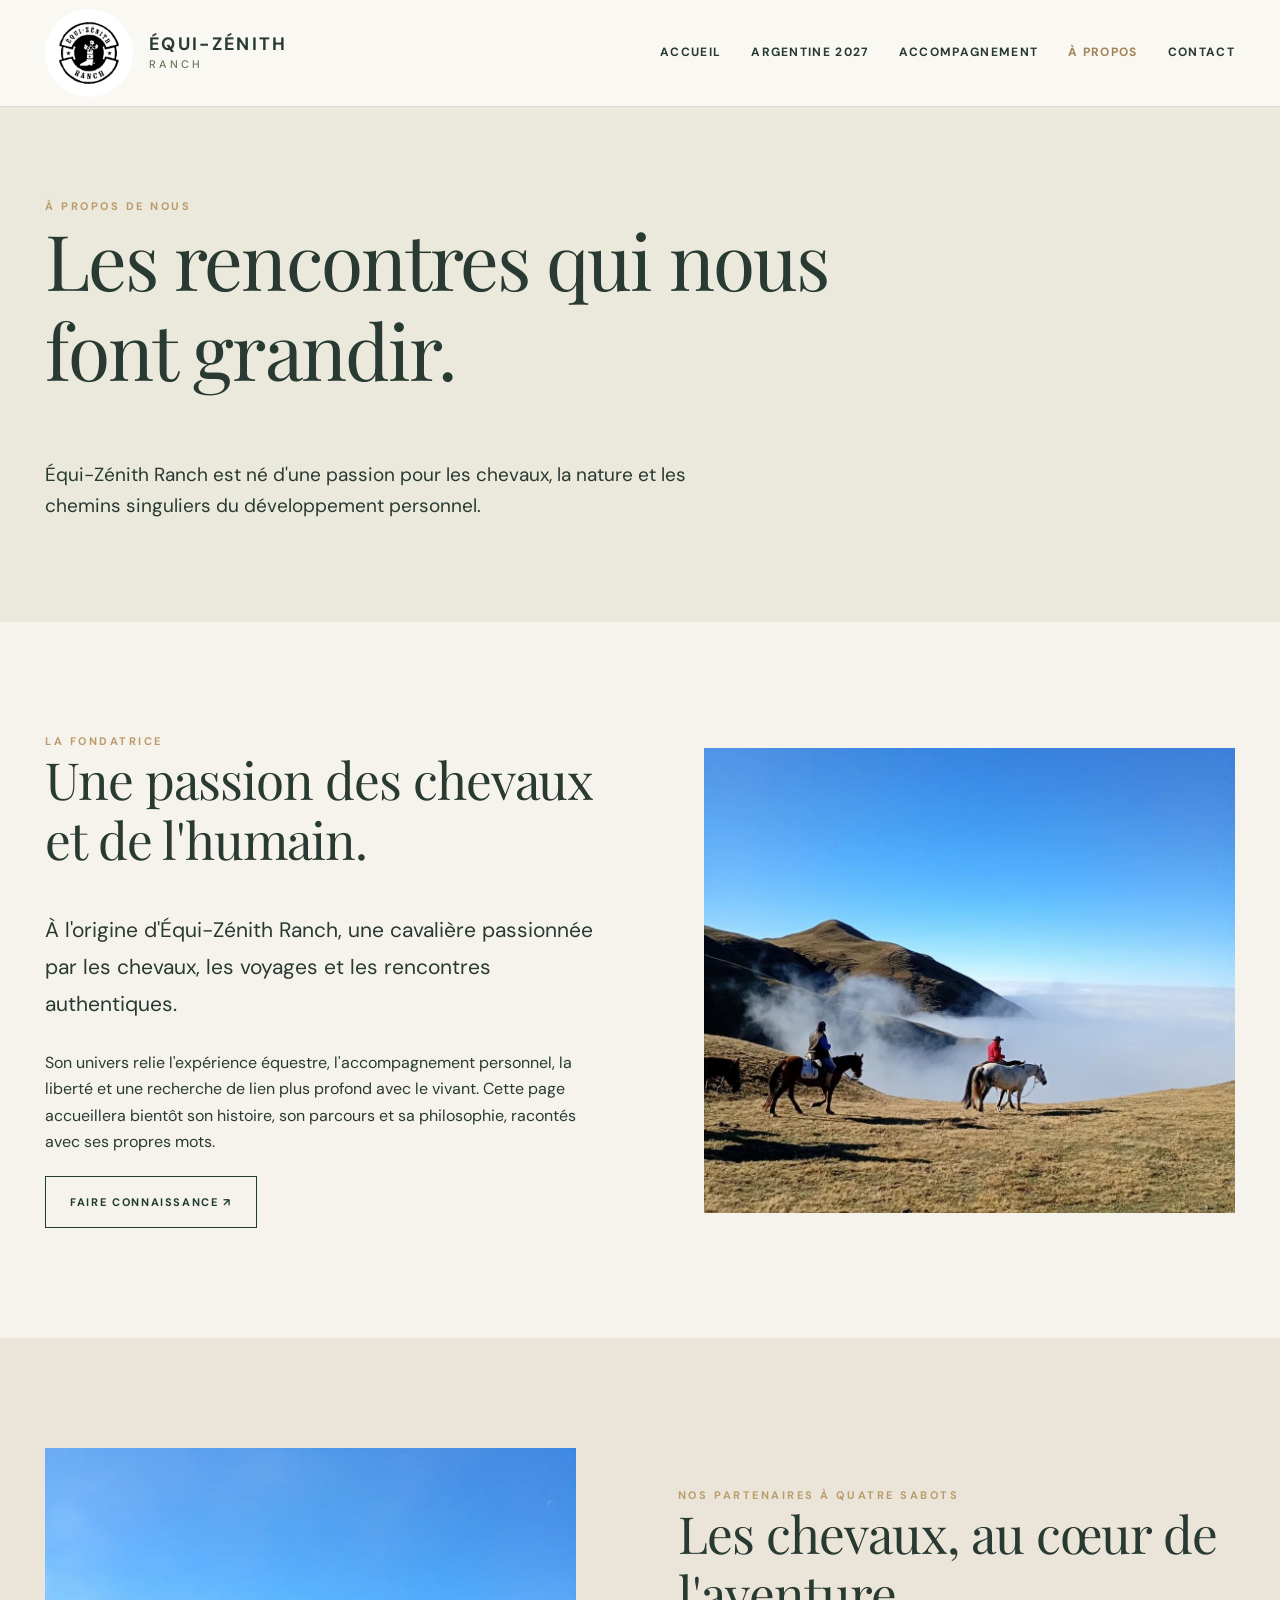
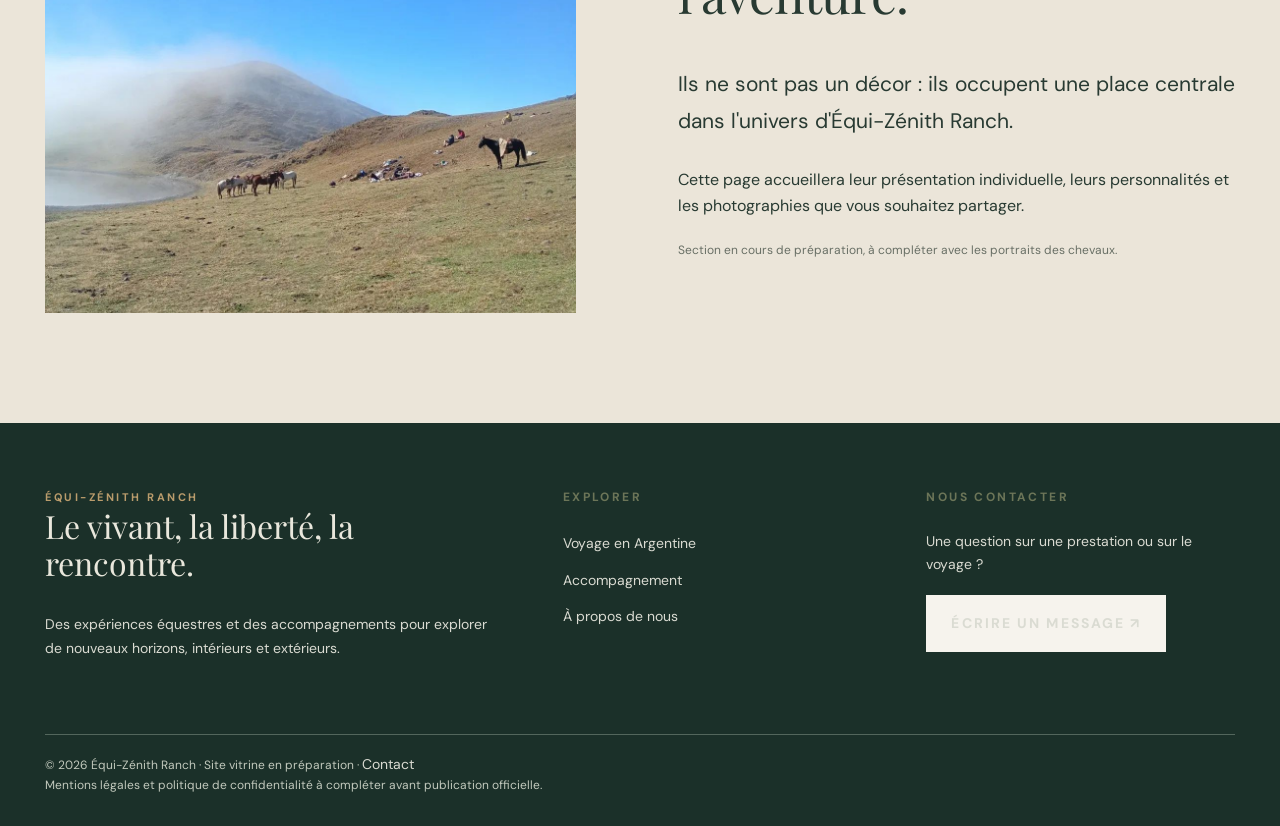
==== a-propos.html @ f277bf8a "Add files via upload" ====
<!DOCTYPE html>

<html lang="fr"><head><meta charset="utf-8"/><meta content="width=device-width,initial-scale=1" name="viewport"/><meta content="#203b30" name="theme-color"/><meta content="Découvrez l’univers d’Équi-Zénith Ranch, la fondatrice et les chevaux." name="description"/><title>À propos de nous | Équi-Zénith Ranch</title><meta content="À propos de nous" property="og:title"/><meta content="Découvrez l’univers d’Équi-Zénith Ranch, la fondatrice et les chevaux." property="og:description"/><meta content="assets/cavaliers.jpg" property="og:image"/><link href="assets/logo.jpg" rel="icon" type="image/jpeg"/><link href="assets/style.css" rel="stylesheet"/></head><body><header class="header"><div class="shell header-inner"><a aria-label="Équi-Zénith Ranch, accueil" class="brand" href="index.html"><img alt="Logo Équi-Zénith Ranch" data-identite="logo" src="assets/logo.jpg"/><span><span data-identite="nom">ÉQUI-ZÉNITH</span><small data-identite="sous_nom">RANCH</small></span></a><button aria-expanded="false" aria-label="Ouvrir le menu" class="menu-btn">☰ Menu</button><nav aria-label="Navigation principale" class="nav"><a class="" href="index.html">Accueil</a><a class="" href="argentine.html">Argentine 2027</a><a class="" href="accompagnement.html">Accompagnement</a><a class="active" href="a-propos.html">À propos</a><a class="" href="contact.html">Contact</a></nav></div></header><main id="main"><section class="page-head"><div class="shell"><div class="eyebrow" data-cms="rubrique_1">À propos de nous</div><h1 data-cms="titre_principal_1">Les rencontres qui nous font grandir.</h1><p data-cms="texte_1">Équi-Zénith Ranch est né d'une passion pour les chevaux, la nature et les chemins singuliers du développement personnel.</p></div></section><section class="section"><div class="shell split"><div><div class="eyebrow" data-cms="rubrique_2">La fondatrice</div><h2 data-cms="titre_1">Une passion des chevaux et de l'humain.</h2><p class="lead" data-cms="texte_2">À l'origine d'Équi-Zénith Ranch, une cavalière passionnée par les chevaux, les voyages et les rencontres authentiques.</p><p data-cms="texte_3">Son univers relie l'expérience équestre, l'accompagnement personnel, la liberté et une recherche de lien plus profond avec le vivant. Cette page accueillera bientôt son histoire, son parcours et sa philosophie, racontés avec ses propres mots.</p><a class="btn btn-outline" href="contact.html">Faire connaissance ↗</a></div><figure><img alt="Cavaliers en pleine nature dans les montagnes argentines" class="photo photo-short" data-cms="photo_1" src="assets/cavaliers.jpg"/></figure></div></section><section class="section light"><div class="shell split reverse"><figure><img alt="Chevaux au repos dans un paysage naturel" class="photo photo-short" data-cms="photo_2" src="assets/chevaux.jpg"/></figure><div><div class="eyebrow" data-cms="rubrique_3">Nos partenaires à quatre sabots</div><h2 data-cms="titre_2">Les chevaux, au cœur de l'aventure.</h2><p class="lead" data-cms="texte_4">Ils ne sont pas un décor : ils occupent une place centrale dans l'univers d'Équi-Zénith Ranch.</p><p data-cms="texte_5">Cette page accueillera leur présentation individuelle, leurs personnalités et les photographies que vous souhaitez partager.</p><p class="fine" data-cms="texte_6">Section en cours de préparation, à compléter avec les portraits des chevaux.</p></div></div></section></main><footer class="footer"><div class="shell"><div class="footer-grid"><div><div class="eyebrow">ÉQUI-ZÉNITH RANCH</div><h3>Le vivant, la liberté, la rencontre.</h3><p>Des expériences équestres et des accompagnements pour explorer de nouveaux horizons, intérieurs et extérieurs.</p></div><div><div class="smalltitle">Explorer</div><ul><li><a href="argentine.html">Voyage en Argentine</a></li><li><a href="accompagnement.html">Accompagnement</a></li><li><a href="a-propos.html">À propos de nous</a></li></ul></div><div><div class="smalltitle">Nous contacter</div><p>Une question sur une prestation ou sur le voyage ?</p><a class="btn btn-light" href="contact.html">Écrire un message ↗</a></div></div><div class="footnote">© 2026 Équi-Zénith Ranch · Site vitrine en préparation · <a href="contact.html">Contact</a><br/>Mentions légales et politique de confidentialité à compléter avant publication officielle.</div></div></footer><script defer="" src="assets/main.js"></script><script defer="True" src="/assets/content-loader.js"></script></body></html>
---- assets/style.css ----
@import url('https://fonts.googleapis.com/css2?family=DM+Sans:wght@400;500;600;700&family=Manrope:wght@400;500;600;700&family=Playfair+Display:wght@400;500;600&display=swap');
:root{--ink:#283a32;--pine:#203b30;--olive:#6c7558;--cream:#f6f3ed;--warm:#ebe5d9;--gold:#ba9c6c;--white:#fff;--line:#d8d7ca;--muted:#686f65}*{box-sizing:border-box}html{scroll-behavior:smooth}body{margin:0;background:var(--cream);color:var(--ink);font-family:'DM Sans',sans-serif;line-height:1.65;font-size:16px}a{color:inherit;text-decoration:none}button,input,select,textarea{font:inherit}img{max-width:100%;display:block}.shell{width:min(1190px,calc(100% - 54px));margin:auto}.header{position:relative;z-index:20;background:#faf8f3;border-bottom:1px solid #d8d7ca}.header-inner{display:flex;align-items:center;justify-content:space-between;min-height:92px;gap:20px}.brand{display:flex;align-items:center;gap:13px;font-weight:700;letter-spacing:.13em;font-size:14px;line-height:1.25}.brand img{width:63px;height:63px;object-fit:contain;border-radius:50%}.brand small{display:block;letter-spacing:.3em;font-weight:500;color:var(--olive);font-size:10px;margin-top:4px}.nav{display:flex;align-items:center;gap:30px;font-size:12px;letter-spacing:.11em;font-weight:700;text-transform:uppercase}.nav a:hover,.footer a:hover{color:var(--gold)}.nav a.active{color:#a18355}.nav .nav-cta{border:1px solid var(--ink);padding:13px 19px}.menu-btn{display:none;border:0;background:transparent;font-size:15px;cursor:pointer;color:var(--ink)}.eyebrow{font-size:11px;letter-spacing:.23em;text-transform:uppercase;font-weight:700;color:var(--gold)}h1,h2,h3,p{margin-top:0}h1,h2,h3,.serif{font-family:'Playfair Display',Georgia,serif;font-weight:400;line-height:1.17}h1{font-size:clamp(46px,6vw,88px);letter-spacing:-.025em}h2{font-size:clamp(35px,4vw,57px);letter-spacing:-.02em}h3{font-size:28px}p{margin-bottom:1.3em}.lead{font-size:clamp(17px,2vw,21px);line-height:1.75}.btn{border:1px solid var(--pine);background:var(--pine);color:white;padding:16px 24px;display:inline-flex;align-items:center;gap:22px;text-transform:uppercase;font-size:11px;font-weight:700;letter-spacing:.15em;cursor:pointer;transition:.2s}.btn:hover{background:#45604f;border-color:#45604f}.btn-outline{background:transparent;color:var(--pine)}.btn-outline:hover{color:white}.btn-light{background:var(--cream);border-color:var(--cream);color:var(--pine)}.btn-light:hover{background:white;color:var(--pine)}.hero{position:relative;min-height:660px;color:white;display:flex;align-items:center;overflow:hidden;background:#4a5d5c}.hero img.bg{position:absolute;inset:0;width:100%;height:100%;object-fit:cover;object-position:center 53%}.hero:after{content:'';position:absolute;inset:0;background:linear-gradient(90deg,rgba(13,31,27,.75),rgba(13,31,27,.38) 58%,rgba(13,31,27,.12)),linear-gradient(0deg,rgba(12,25,20,.32),transparent 45%)}.hero-content{position:relative;z-index:2;padding:90px 0;max-width:780px}.hero .eyebrow{color:#e8cf9b}.hero p{max-width:620px;color:#f4f0e6}.hero h1{margin:15px 0 24px}.hero .btn{margin-top:20px}.section{padding:110px 0}.section-sm{padding:78px 0}.split{display:grid;grid-template-columns:1.05fr 1fr;align-items:center;gap:8vw}.split.reverse{grid-template-columns:1fr 1.05fr}.split figure{margin:0}.photo{width:100%;height:600px;object-fit:cover}.photo-short{height:465px}.smalltitle{font-size:12px;text-transform:uppercase;letter-spacing:.2em;font-weight:700;color:var(--olive);margin-bottom:22px}.light{background:var(--warm)}.deep{background:var(--pine);color:var(--cream)}.deep p{color:#dddcd0}.deep .eyebrow{color:#dec49b}.deep .smalltitle{color:#dec49b}.deep .btn-outline{border-color:#eee;color:#eee}.deep .btn-outline:hover{background:white;color:var(--pine)}.feature-grid{display:grid;grid-template-columns:repeat(3,1fr);gap:18px}.feature-card{padding:33px 28px;border:1px solid var(--line);background:#faf8f4;min-height:245px}.feature-card h3{margin:14px 0 11px}.feature-card p{font-size:14px;color:#667067}.feature-number{font-size:11px;font-weight:700;letter-spacing:.12em;color:#9c855f}.strip{display:grid;grid-template-columns:repeat(4,1fr);border-top:1px solid #a4ae9f;border-bottom:1px solid #a4ae9f;margin-top:34px}.stat{padding:28px 24px;border-right:1px solid #a4ae9f}.stat:last-child{border-right:0}.stat strong{display:block;font-family:'Playfair Display',serif;font-size:31px;font-weight:400}.stat span{display:block;font-size:12px;letter-spacing:.06em;margin-top:7px}.page-head{padding:90px 0 76px;background:#ebe8dc}.page-head h1{font-size:clamp(49px,6vw,78px);max-width:900px}.page-head p{max-width:710px;font-size:19px}.cards{display:grid;grid-template-columns:repeat(2,1fr);gap:16px}.service{padding:37px;background:#fbfaf7;border:1px solid #dddbd1}.service h3{margin:12px 0 17px}.service p{color:#58665e}.notice{padding:20px 25px;border-left:3px solid var(--gold);background:#eeeadf;color:#4b584e}.gallery{display:grid;grid-template-columns:1fr 1fr 1fr;gap:15px}.gallery img{width:100%;height:385px;object-fit:cover}.gallery img:nth-child(2){object-position:center}.quote{text-align:center;max-width:840px;margin:auto}.quote q{display:block;font-family:'Playfair Display',serif;font-size:clamp(32px,4.5vw,56px);line-height:1.3}.footer{background:#1b3029;color:#e9e7dc;padding:65px 0 30px}.footer-grid{display:grid;grid-template-columns:1.5fr 1fr 1fr;gap:55px}.footer h3{font-size:32px}.footer p,.footer a{color:#dadbd2;font-size:14px}.footer ul{list-style:none;padding:0;margin:0}.footer li{margin-bottom:10px}.footnote{border-top:1px solid #53665c;margin-top:56px;padding-top:18px;font-size:12px;color:#c2c9bd}.contact-grid{display:grid;grid-template-columns:.85fr 1.15fr;gap:8vw}.form{background:#fff;padding:38px;border:1px solid var(--line)}.form label{display:block;font-size:12px;letter-spacing:.09em;text-transform:uppercase;font-weight:700;margin:0 0 7px}.form input,.form textarea,.form select{width:100%;border:1px solid #c9cfc7;border-radius:0;background:#fafbf8;padding:13px 15px;color:var(--ink);margin-bottom:22px}.form textarea{min-height:145px;resize:vertical}.form .check{display:flex;gap:12px;align-items:flex-start;font-size:12px;letter-spacing:0;text-transform:none;font-weight:400}.form .check input{width:auto;margin:5px 0 0}.form-message{font-size:13px;color:#84623a;margin-top:18px}.detail{display:grid;grid-template-columns:1.2fr .8fr;gap:60px}.detail-aside{background:#e8e3d5;padding:34px;align-self:start}.detail-aside h3{font-size:27px}.detail-aside dl{margin:15px 0 27px}.detail-aside dt{font-size:11px;text-transform:uppercase;letter-spacing:.12em;color:#68756a;font-weight:700;margin-top:18px}.detail-aside dd{margin:3px 0 0}.faq{border-top:1px solid #d4d8ce}.faq details{border-bottom:1px solid #d4d8ce;padding:20px 0}.faq summary{font-weight:700;cursor:pointer}.faq p{margin:14px 0 0;color:#58665e}.tagline{letter-spacing:.18em;text-transform:uppercase;font-size:11px;font-weight:700;color:#9d865f}.prefooter{padding:85px 0;text-align:center}.prefooter h2{max-width:760px;margin:15px auto 25px}.prefooter p{max-width:640px;margin:0 auto 28px}.muted{color:var(--muted)}.fine{font-size:12px;color:var(--muted)}.warning{background:#fcf6e8;border:1px solid #e5d8b4;padding:17px 21px;font-size:13px}.award{display:flex;gap:27px;align-items:center;max-width:900px}.award img{width:175px;height:145px;object-fit:cover;object-position:center}.award p{margin:0}.award h3{margin:0 0 10px}@media(max-width:860px){.header-inner{min-height:76px}.brand img{height:51px;width:51px}.menu-btn{display:block}.nav{display:none;position:absolute;top:76px;left:0;right:0;background:#faf8f3;padding:25px 28px;flex-direction:column;align-items:stretch;gap:20px;box-shadow:0 12px 20px #223b3029}.nav.open{display:flex}.hero{min-height:610px}.hero-content{padding:70px 0}.split,.split.reverse,.contact-grid,.detail{grid-template-columns:1fr;gap:38px}.split figure{order:-1}.photo{height:440px}.footer-grid{grid-template-columns:1fr 1fr;gap:25px}.feature-grid{grid-template-columns:1fr 1fr}.section{padding:76px 0}.gallery img{height:270px}}@media(max-width:560px){.shell{width:calc(100% - 36px)}.brand{font-size:11px}.brand small{font-size:9px}.hero{min-height:660px}.hero img.bg{object-position:55% center}.hero:after{background:linear-gradient(90deg,rgba(13,31,27,.77),rgba(13,31,27,.3)),linear-gradient(0deg,rgba(13,31,27,.5),transparent)}.hero-content{padding:80px 0}.hero h1{font-size:50px}.section{padding:64px 0}.section-sm{padding:56px 0}.feature-grid,.cards,.footer-grid{grid-template-columns:1fr}.feature-card{min-height:initial}.strip{grid-template-columns:1fr 1fr}.stat:nth-child(2){border-right:0}.stat:nth-child(-n+2){border-bottom:1px solid #a4ae9f}.stat{padding:23px 15px}.stat strong{font-size:24px}.photo{height:420px}.gallery{gap:8px}.gallery img{height:180px}.page-head{padding:65px 0 55px}.form{padding:24px}.award{flex-direction:column;align-items:flex-start}.footer{padding:50px 0 25px}}

/* Identité du site réglable depuis Pages CMS. Évite de déformer le logo. */
:root{--logo-size:88px;--nom-size:18px;--sous-nom-size:11px;--brand-gap:16px}
.header .brand{gap:var(--brand-gap);font-size:var(--nom-size);flex-shrink:0;min-width:0}
.header .brand>img{width:var(--logo-size);height:var(--logo-size);max-width:none;object-fit:contain;flex-shrink:0}
.header .brand>span{min-width:0}
.header .brand>span>span{display:block;font-size:var(--nom-size);line-height:1.15}
.header .brand small{font-size:var(--sous-nom-size)}
.header-inner{min-height:max(92px,calc(var(--logo-size) + 18px));flex-wrap:wrap}
@media(max-width:860px){.header-inner{min-height:max(76px,calc(var(--logo-size) + 12px))}.nav{top:100%}}
@media(max-width:560px){.header .brand>img{width:min(var(--logo-size),105px);height:min(var(--logo-size),105px)}.header .brand>span>span{font-size:min(var(--nom-size),21px)}.header .brand small{font-size:min(var(--sous-nom-size),15px)}.header .brand{gap:min(var(--brand-gap),12px)}.header-inner{gap:8px}}
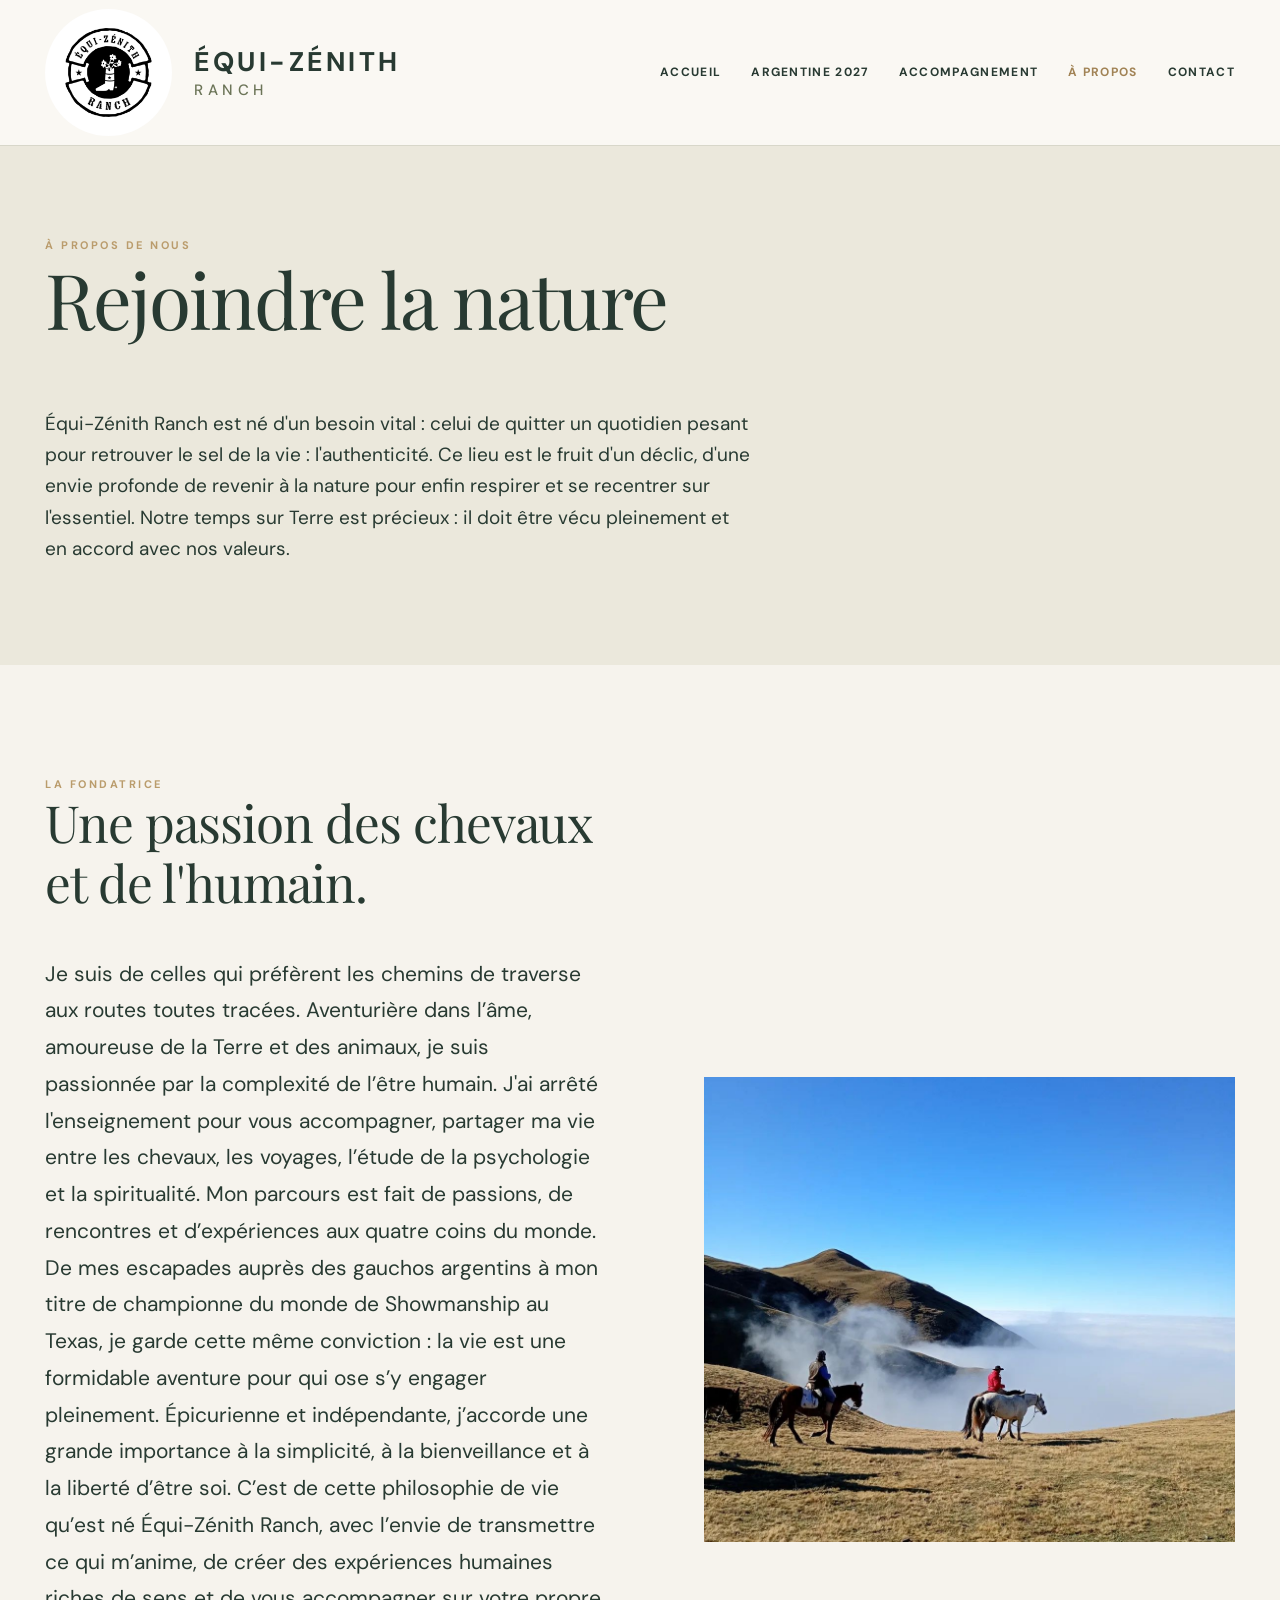
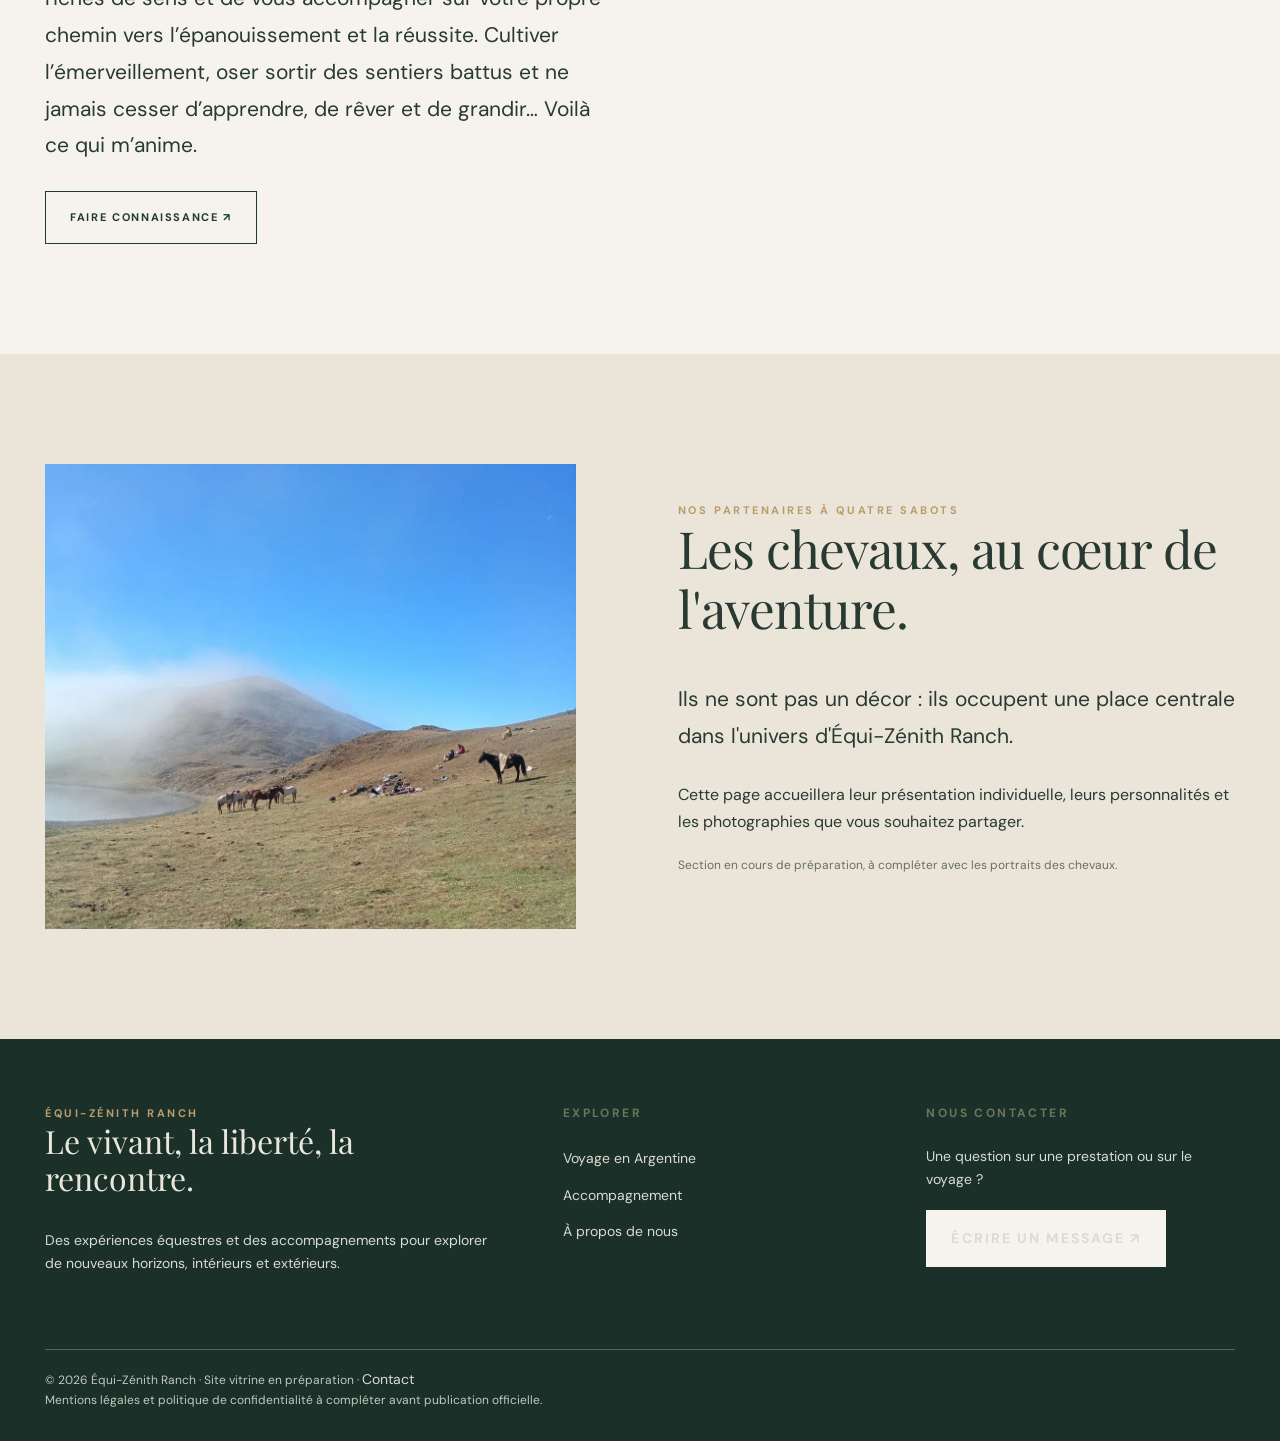
==== commit 70cde967: "Update a-propos.html" ====
--- a/a-propos.html
+++ b/a-propos.html
@@ -1,3 +1,3 @@
 <!DOCTYPE html>
 
-<html lang="fr"><head><meta charset="utf-8"/><meta content="width=device-width,initial-scale=1" name="viewport"/><meta content="#203b30" name="theme-color"/><meta content="Découvrez l’univers d’Équi-Zénith Ranch, la fondatrice et les chevaux." name="description"/><title>À propos de nous | Équi-Zénith Ranch</title><meta content="À propos de nous" property="og:title"/><meta content="Découvrez l’univers d’Équi-Zénith Ranch, la fondatrice et les chevaux." property="og:description"/><meta content="assets/cavaliers.jpg" property="og:image"/><link href="assets/logo.jpg" rel="icon" type="image/jpeg"/><link href="assets/style.css" rel="stylesheet"/></head><body><header class="header"><div class="shell header-inner"><a aria-label="Équi-Zénith Ranch, accueil" class="brand" href="index.html"><img alt="Logo Équi-Zénith Ranch" data-identite="logo" src="assets/logo.jpg"/><span><span data-identite="nom">ÉQUI-ZÉNITH</span><small data-identite="sous_nom">RANCH</small></span></a><button aria-expanded="false" aria-label="Ouvrir le menu" class="menu-btn">☰ Menu</button><nav aria-label="Navigation principale" class="nav"><a class="" href="index.html">Accueil</a><a class="" href="argentine.html">Argentine 2027</a><a class="" href="accompagnement.html">Accompagnement</a><a class="active" href="a-propos.html">À propos</a><a class="" href="contact.html">Contact</a></nav></div></header><main id="main"><section class="page-head"><div class="shell"><div class="eyebrow" data-cms="rubrique_1">À propos de nous</div><h1 data-cms="titre_principal_1">Les rencontres qui nous font grandir.</h1><p data-cms="texte_1">Équi-Zénith Ranch est né d'une passion pour les chevaux, la nature et les chemins singuliers du développement personnel.</p></div></section><section class="section"><div class="shell split"><div><div class="eyebrow" data-cms="rubrique_2">La fondatrice</div><h2 data-cms="titre_1">Une passion des chevaux et de l'humain.</h2><p class="lead" data-cms="texte_2">À l'origine d'Équi-Zénith Ranch, une cavalière passionnée par les chevaux, les voyages et les rencontres authentiques.</p><p data-cms="texte_3">Son univers relie l'expérience équestre, l'accompagnement personnel, la liberté et une recherche de lien plus profond avec le vivant. Cette page accueillera bientôt son histoire, son parcours et sa philosophie, racontés avec ses propres mots.</p><a class="btn btn-outline" href="contact.html">Faire connaissance ↗</a></div><figure><img alt="Cavaliers en pleine nature dans les montagnes argentines" class="photo photo-short" data-cms="photo_1" src="assets/cavaliers.jpg"/></figure></div></section><section class="section light"><div class="shell split reverse"><figure><img alt="Chevaux au repos dans un paysage naturel" class="photo photo-short" data-cms="photo_2" src="assets/chevaux.jpg"/></figure><div><div class="eyebrow" data-cms="rubrique_3">Nos partenaires à quatre sabots</div><h2 data-cms="titre_2">Les chevaux, au cœur de l'aventure.</h2><p class="lead" data-cms="texte_4">Ils ne sont pas un décor : ils occupent une place centrale dans l'univers d'Équi-Zénith Ranch.</p><p data-cms="texte_5">Cette page accueillera leur présentation individuelle, leurs personnalités et les photographies que vous souhaitez partager.</p><p class="fine" data-cms="texte_6">Section en cours de préparation, à compléter avec les portraits des chevaux.</p></div></div></section></main><footer class="footer"><div class="shell"><div class="footer-grid"><div><div class="eyebrow">ÉQUI-ZÉNITH RANCH</div><h3>Le vivant, la liberté, la rencontre.</h3><p>Des expériences équestres et des accompagnements pour explorer de nouveaux horizons, intérieurs et extérieurs.</p></div><div><div class="smalltitle">Explorer</div><ul><li><a href="argentine.html">Voyage en Argentine</a></li><li><a href="accompagnement.html">Accompagnement</a></li><li><a href="a-propos.html">À propos de nous</a></li></ul></div><div><div class="smalltitle">Nous contacter</div><p>Une question sur une prestation ou sur le voyage ?</p><a class="btn btn-light" href="contact.html">Écrire un message ↗</a></div></div><div class="footnote">© 2026 Équi-Zénith Ranch · Site vitrine en préparation · <a href="contact.html">Contact</a><br/>Mentions légales et politique de confidentialité à compléter avant publication officielle.</div></div></footer><script defer="" src="assets/main.js"></script><script defer="True" src="/assets/content-loader.js"></script></body></html>+<html lang="fr"><head><meta charset="utf-8"/><meta content="width=device-width,initial-scale=1" name="viewport"/><meta content="#203b30" name="theme-color"/><meta content="Découvrez l’univers d’Équi-Zénith Ranch, la fondatrice et les chevaux." name="description"/><title>À propos de nous | Équi-Zénith Ranch</title><meta content="À propos de nous" property="og:title"/><meta content="Découvrez l’univers d’Équi-Zénith Ranch, la fondatrice et les chevaux." property="og:description"/><meta content="assets/cavaliers.jpg" property="og:image"/><link href="assets/logo.jpg" rel="icon" type="image/jpeg"/><link href="assets/style.css" rel="stylesheet"/></head><body><header class="header"><div class="shell header-inner"><a aria-label="Équi-Zénith Ranch, accueil" class="brand" href="index.html"><img alt="Logo Équi-Zénith Ranch" data-identite="logo" src="assets/logo.jpg"/><span><span data-identite="nom">ÉQUI-ZÉNITH</span><small data-identite="sous_nom">RANCH</small></span></a><button aria-expanded="false" aria-label="Ouvrir le menu" class="menu-btn">☰ Menu</button><nav aria-label="Navigation principale" class="nav"><a class="" href="index.html">Accueil</a><a class="" href="argentine.html">Argentine 2027</a><a class="" href="accompagnement.html">Accompagnement</a><a class="active" href="a-propos.html">À propos</a><a class="" href="contact.html">Contact</a></nav></div></header><main id="main"><section class="page-head"><div class="shell"><div class="eyebrow" data-cms="rubrique_1">À propos de nous</div><h1 data-cms="titre_principal_1">Les rencontres qui nous font grandir.</h1><p data-cms="texte_1">Équi-Zénith Ranch est né d'une passion pour les chevaux, la nature et les chemins singuliers du développement personnel.</p></div></section><section class="section"><div class="shell split"><div><div class="eyebrow" data-cms="rubrique_2">La fondatrice</div><h2 data-cms="titre_1">Une passion des chevaux et de l'humain.</h2><p class="lead" data-cms="texte_2">À l'origine d'Équi-Zénith Ranch, une cavalière passionnée par les chevaux, les voyages et les rencontres authentiques.</p><a class="btn btn-outline" href="contact.html">Faire connaissance ↗</a></div><figure><img alt="Cavaliers en pleine nature dans les montagnes argentines" class="photo photo-short" data-cms="photo_1" src="assets/cavaliers.jpg"/></figure></div></section><section class="section light"><div class="shell split reverse"><figure><img alt="Chevaux au repos dans un paysage naturel" class="photo photo-short" data-cms="photo_2" src="assets/chevaux.jpg"/></figure><div><div class="eyebrow" data-cms="rubrique_3">Nos partenaires à quatre sabots</div><h2 data-cms="titre_2">Les chevaux, au cœur de l'aventure.</h2><p class="lead" data-cms="texte_4">Ils ne sont pas un décor : ils occupent une place centrale dans l'univers d'Équi-Zénith Ranch.</p><p data-cms="texte_5">Cette page accueillera leur présentation individuelle, leurs personnalités et les photographies que vous souhaitez partager.</p><p class="fine" data-cms="texte_6">Section en cours de préparation, à compléter avec les portraits des chevaux.</p></div></div></section></main><footer class="footer"><div class="shell"><div class="footer-grid"><div><div class="eyebrow">ÉQUI-ZÉNITH RANCH</div><h3>Le vivant, la liberté, la rencontre.</h3><p>Des expériences équestres et des accompagnements pour explorer de nouveaux horizons, intérieurs et extérieurs.</p></div><div><div class="smalltitle">Explorer</div><ul><li><a href="argentine.html">Voyage en Argentine</a></li><li><a href="accompagnement.html">Accompagnement</a></li><li><a href="a-propos.html">À propos de nous</a></li></ul></div><div><div class="smalltitle">Nous contacter</div><p>Une question sur une prestation ou sur le voyage ?</p><a class="btn btn-light" href="contact.html">Écrire un message ↗</a></div></div><div class="footnote">© 2026 Équi-Zénith Ranch · Site vitrine en préparation · <a href="contact.html">Contact</a><br/>Mentions légales et politique de confidentialité à compléter avant publication officielle.</div></div></footer><script defer="" src="assets/main.js"></script><script defer="True" src="/assets/content-loader.js"></script></body></html>
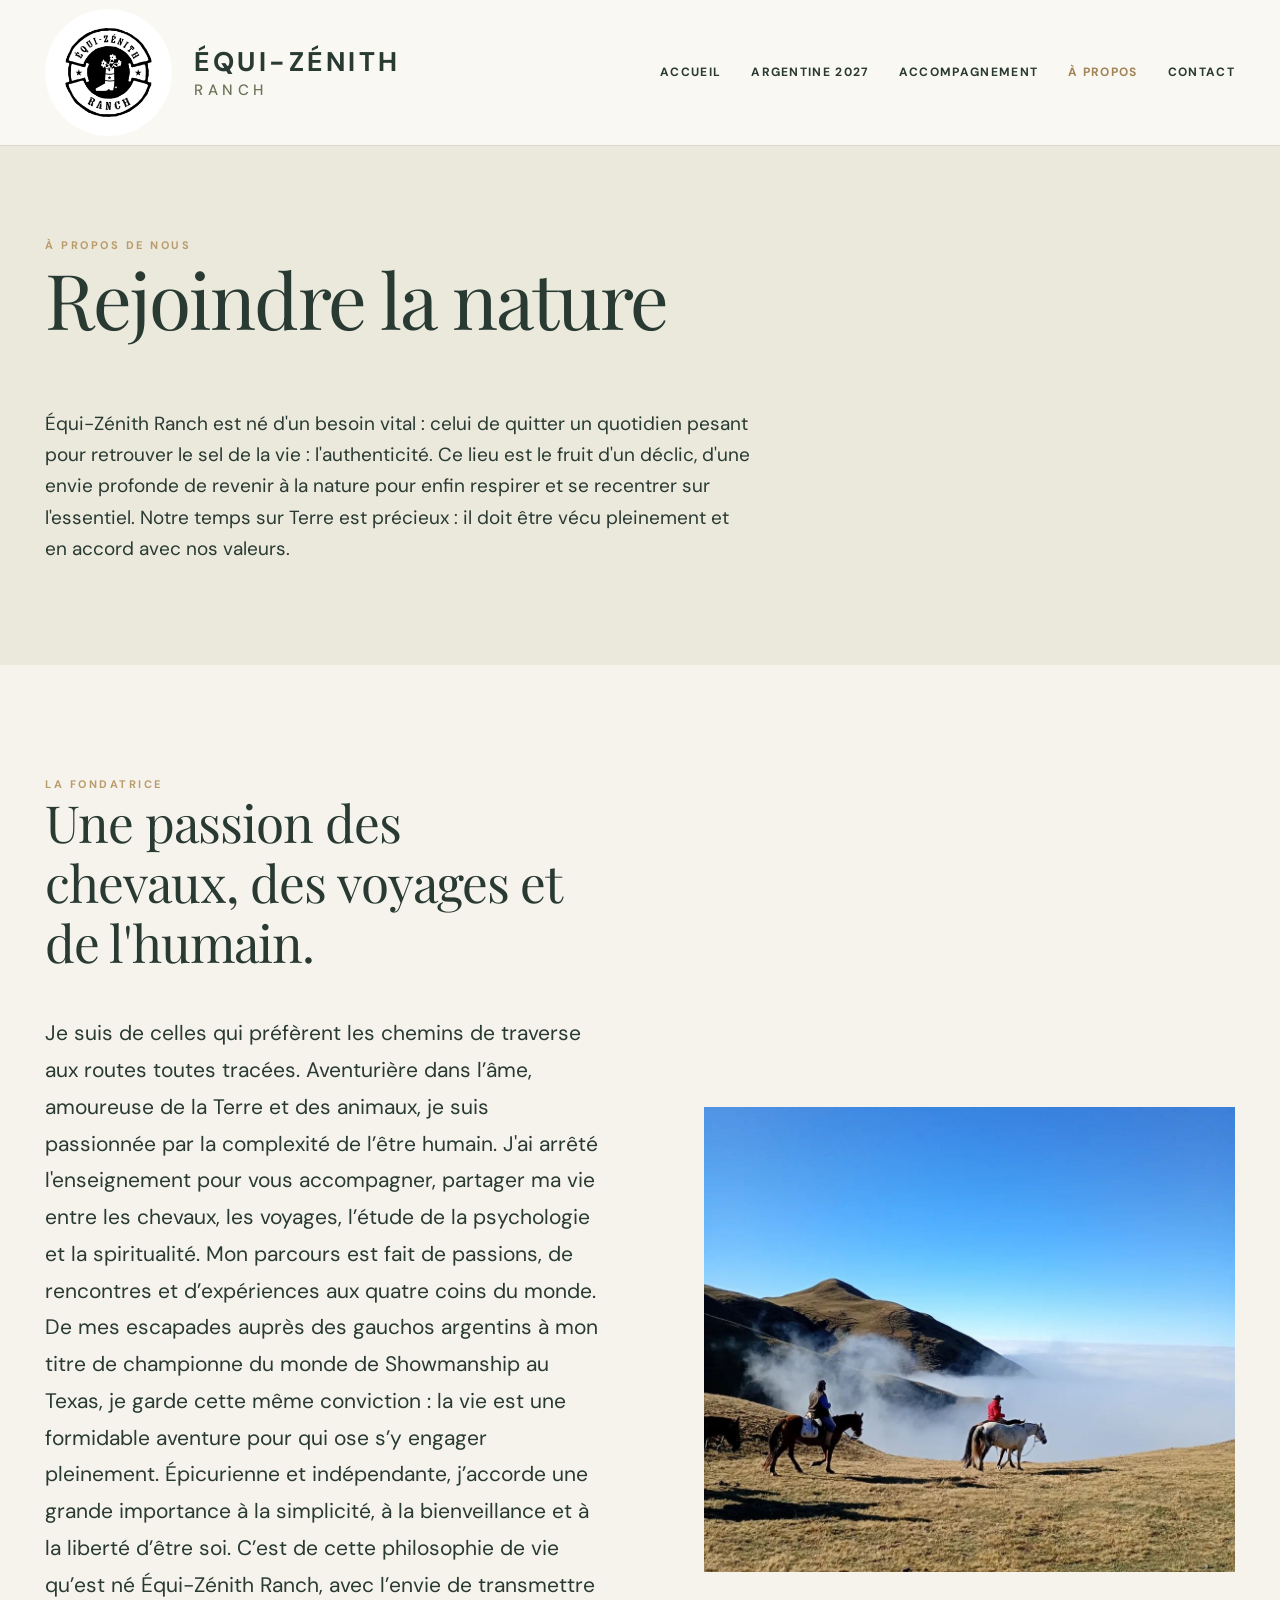
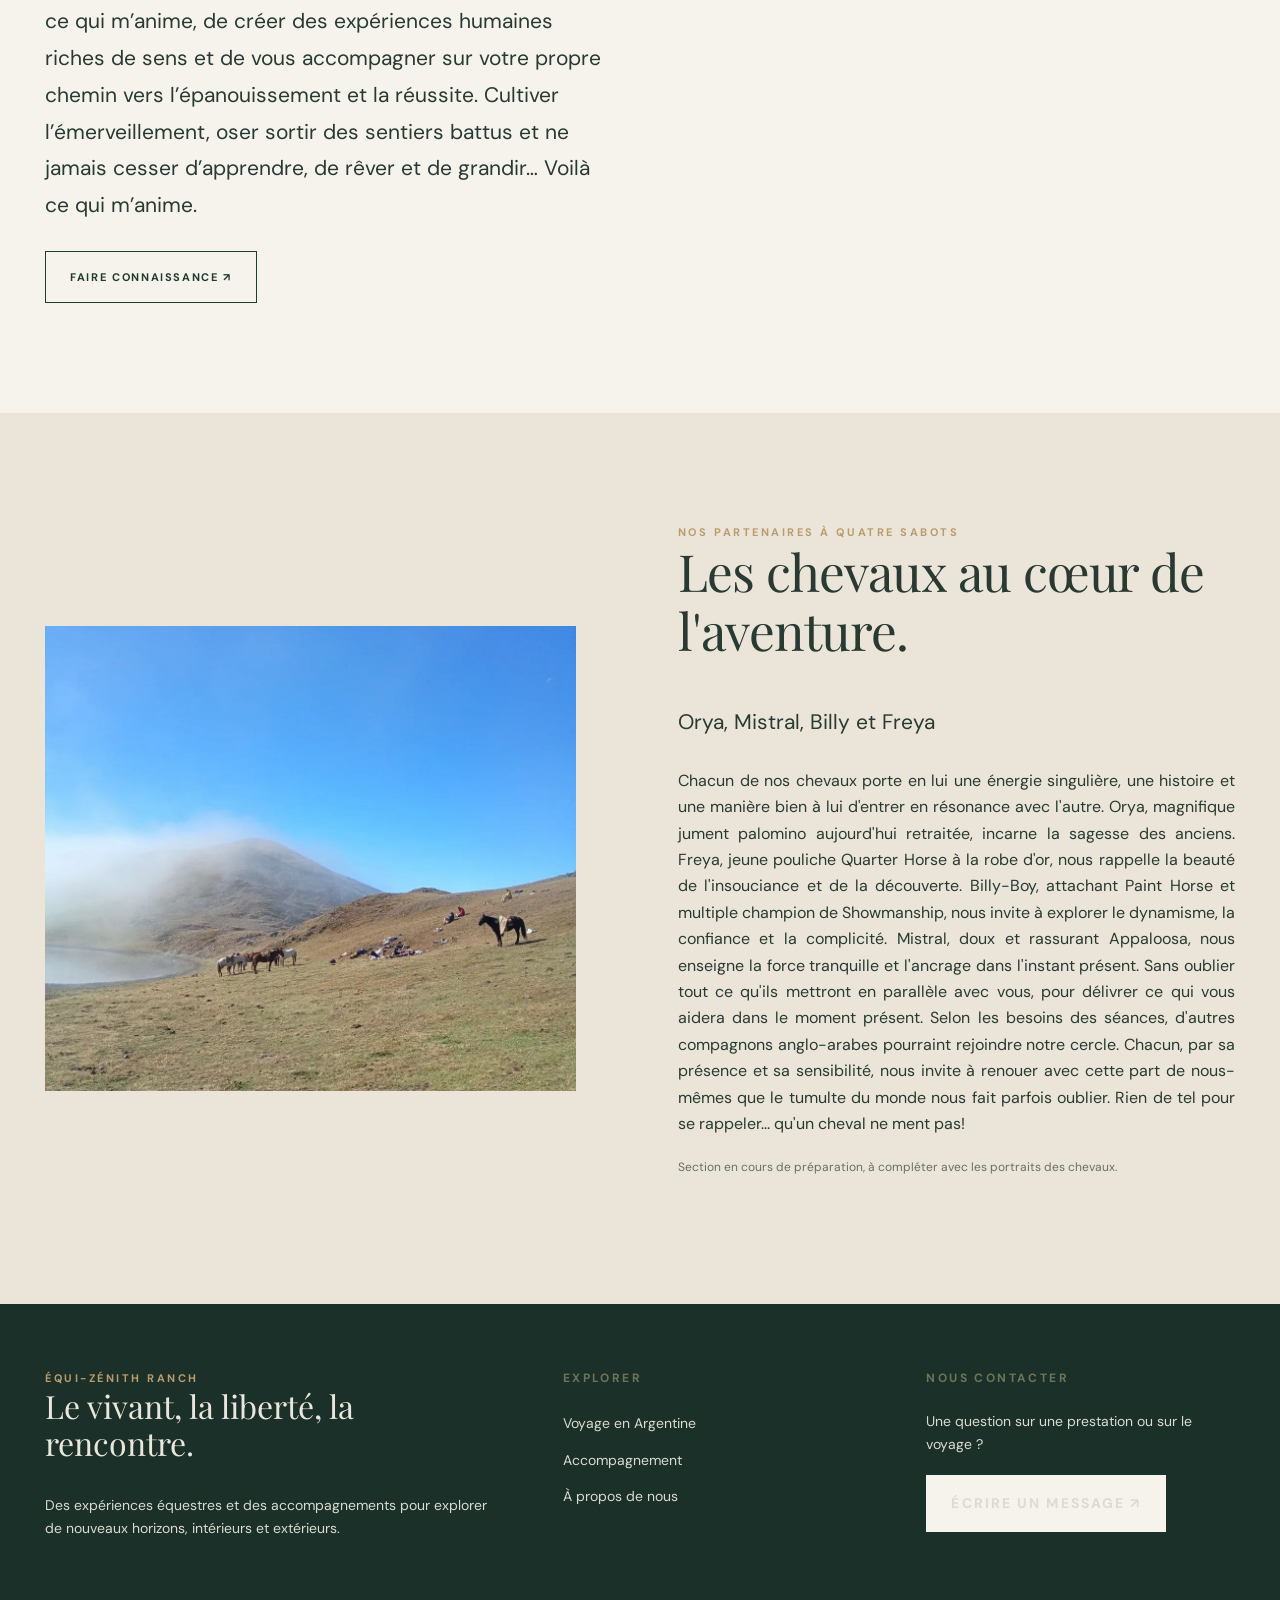
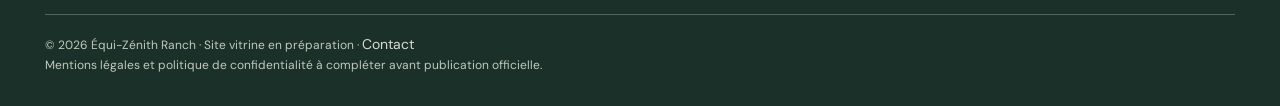
==== commit 404e20ad: "Update a-propos.html" ====
--- a/a-propos.html
+++ b/a-propos.html
@@ -1,3 +1,3 @@
 <!DOCTYPE html>
 
-<html lang="fr"><head><meta charset="utf-8"/><meta content="width=device-width,initial-scale=1" name="viewport"/><meta content="#203b30" name="theme-color"/><meta content="Découvrez l’univers d’Équi-Zénith Ranch, la fondatrice et les chevaux." name="description"/><title>À propos de nous | Équi-Zénith Ranch</title><meta content="À propos de nous" property="og:title"/><meta content="Découvrez l’univers d’Équi-Zénith Ranch, la fondatrice et les chevaux." property="og:description"/><meta content="assets/cavaliers.jpg" property="og:image"/><link href="assets/logo.jpg" rel="icon" type="image/jpeg"/><link href="assets/style.css" rel="stylesheet"/></head><body><header class="header"><div class="shell header-inner"><a aria-label="Équi-Zénith Ranch, accueil" class="brand" href="index.html"><img alt="Logo Équi-Zénith Ranch" data-identite="logo" src="assets/logo.jpg"/><span><span data-identite="nom">ÉQUI-ZÉNITH</span><small data-identite="sous_nom">RANCH</small></span></a><button aria-expanded="false" aria-label="Ouvrir le menu" class="menu-btn">☰ Menu</button><nav aria-label="Navigation principale" class="nav"><a class="" href="index.html">Accueil</a><a class="" href="argentine.html">Argentine 2027</a><a class="" href="accompagnement.html">Accompagnement</a><a class="active" href="a-propos.html">À propos</a><a class="" href="contact.html">Contact</a></nav></div></header><main id="main"><section class="page-head"><div class="shell"><div class="eyebrow" data-cms="rubrique_1">À propos de nous</div><h1 data-cms="titre_principal_1">Les rencontres qui nous font grandir.</h1><p data-cms="texte_1">Équi-Zénith Ranch est né d'une passion pour les chevaux, la nature et les chemins singuliers du développement personnel.</p></div></section><section class="section"><div class="shell split"><div><div class="eyebrow" data-cms="rubrique_2">La fondatrice</div><h2 data-cms="titre_1">Une passion des chevaux et de l'humain.</h2><p class="lead" data-cms="texte_2">À l'origine d'Équi-Zénith Ranch, une cavalière passionnée par les chevaux, les voyages et les rencontres authentiques.</p><a class="btn btn-outline" href="contact.html">Faire connaissance ↗</a></div><figure><img alt="Cavaliers en pleine nature dans les montagnes argentines" class="photo photo-short" data-cms="photo_1" src="assets/cavaliers.jpg"/></figure></div></section><section class="section light"><div class="shell split reverse"><figure><img alt="Chevaux au repos dans un paysage naturel" class="photo photo-short" data-cms="photo_2" src="assets/chevaux.jpg"/></figure><div><div class="eyebrow" data-cms="rubrique_3">Nos partenaires à quatre sabots</div><h2 data-cms="titre_2">Les chevaux, au cœur de l'aventure.</h2><p class="lead" data-cms="texte_4">Ils ne sont pas un décor : ils occupent une place centrale dans l'univers d'Équi-Zénith Ranch.</p><p data-cms="texte_5">Cette page accueillera leur présentation individuelle, leurs personnalités et les photographies que vous souhaitez partager.</p><p class="fine" data-cms="texte_6">Section en cours de préparation, à compléter avec les portraits des chevaux.</p></div></div></section></main><footer class="footer"><div class="shell"><div class="footer-grid"><div><div class="eyebrow">ÉQUI-ZÉNITH RANCH</div><h3>Le vivant, la liberté, la rencontre.</h3><p>Des expériences équestres et des accompagnements pour explorer de nouveaux horizons, intérieurs et extérieurs.</p></div><div><div class="smalltitle">Explorer</div><ul><li><a href="argentine.html">Voyage en Argentine</a></li><li><a href="accompagnement.html">Accompagnement</a></li><li><a href="a-propos.html">À propos de nous</a></li></ul></div><div><div class="smalltitle">Nous contacter</div><p>Une question sur une prestation ou sur le voyage ?</p><a class="btn btn-light" href="contact.html">Écrire un message ↗</a></div></div><div class="footnote">© 2026 Équi-Zénith Ranch · Site vitrine en préparation · <a href="contact.html">Contact</a><br/>Mentions légales et politique de confidentialité à compléter avant publication officielle.</div></div></footer><script defer="" src="assets/main.js"></script><script defer="True" src="/assets/content-loader.js"></script></body></html>
+<html lang="fr"><head><meta charset="utf-8"/><meta content="width=device-width,initial-scale=1" name="viewport"/><meta content="#203b30" name="theme-color"/><meta content="Découvrez l’univers d’Équi-Zénith Ranch, la fondatrice et les chevaux." name="description"/><title>À propos de nous | Équi-Zénith Ranch</title><meta content="À propos de nous" property="og:title"/><meta content="Découvrez l’univers d’Équi-Zénith Ranch, la fondatrice et les chevaux." property="og:description"/><meta content="assets/cavaliers.jpg" property="og:image"/><link href="assets/logo.jpg" rel="icon" type="image/jpeg"/><link href="assets/style.css" rel="stylesheet"/></head><body><header class="header"><div class="shell header-inner"><a aria-label="Équi-Zénith Ranch, accueil" class="brand" href="index.html"><img alt="Logo Équi-Zénith Ranch" data-identite="logo" src="assets/logo.jpg"/><span><span data-identite="nom">ÉQUI-ZÉNITH</span><small data-identite="sous_nom">RANCH</small></span></a><button aria-expanded="false" aria-label="Ouvrir le menu" class="menu-btn">☰ Menu</button><nav aria-label="Navigation principale" class="nav"><a class="" href="index.html">Accueil</a><a class="" href="argentine.html">Argentine 2027</a><a class="" href="accompagnement.html">Accompagnement</a><a class="active" href="a-propos.html">À propos</a><a class="" href="contact.html">Contact</a></nav></div></header><main id="main"><section class="page-head"><div class="shell"><div class="eyebrow" data-cms="rubrique_1">À propos de nous</div><h1 data-cms="titre_principal_1">Les rencontres qui nous font grandir.</h1><p data-cms="texte_1">Équi-Zénith Ranch est né d'une passion pour les chevaux, la nature et les chemins singuliers du développement personnel.</p></div></section><section class="section"><div class="shell split"><div><div class="eyebrow" data-cms="rubrique_2">La fondatrice</div><h2 data-cms="titre_1">Une passion des chevaux et de l'humain.</h2><p class="lead" data-cms="texte_2">À l'origine d'Équi-Zénith Ranch, une cavalière passionnée par les chevaux, les voyages et les rencontres authentiques.</p><a class="btn btn-outline" href="contact.html">Faire connaissance ↗</a></div><figure><img alt="Cavaliers en pleine nature dans les montagnes argentines" class="photo photo-short" data-cms="photo_1" src="assets/cavaliers.jpg"/></figure></div></section><section class="section light"><div class="shell split reverse"><figure><img alt="Chevaux au repos dans un paysage naturel" class="photo photo-short" data-cms="photo_2" src="assets/chevaux.jpg"/></figure><div><div class="eyebrow" data-cms="rubrique_3">Nos partenaires à quatre sabots</div><h2 data-cms="titre_2">Les chevaux, au cœur de l'aventure.</h2><p class="lead" data-cms="texte_4">Ils ne sont pas un décor : ils occupent une place centrale dans l'univers d'Équi-Zénith Ranch.</p><p data-cms="texte_5" style="text-align:justify;">Cette page accueillera leur présentation individuelle, leurs personnalités et les photographies que vous souhaitez partager.</p><p class="fine" data-cms="texte_6">Section en cours de préparation, à compléter avec les portraits des chevaux.</p></div></div></section></main><footer class="footer"><div class="shell"><div class="footer-grid"><div><div class="eyebrow">ÉQUI-ZÉNITH RANCH</div><h3>Le vivant, la liberté, la rencontre.</h3><p>Des expériences équestres et des accompagnements pour explorer de nouveaux horizons, intérieurs et extérieurs.</p></div><div><div class="smalltitle">Explorer</div><ul><li><a href="argentine.html">Voyage en Argentine</a></li><li><a href="accompagnement.html">Accompagnement</a></li><li><a href="a-propos.html">À propos de nous</a></li></ul></div><div><div class="smalltitle">Nous contacter</div><p>Une question sur une prestation ou sur le voyage ?</p><a class="btn btn-light" href="contact.html">Écrire un message ↗</a></div></div><div class="footnote">© 2026 Équi-Zénith Ranch · Site vitrine en préparation · <a href="contact.html">Contact</a><br/>Mentions légales et politique de confidentialité à compléter avant publication officielle.</div></div></footer><script defer="" src="assets/main.js"></script><script defer="True" src="/assets/content-loader.js"></script></body></html>
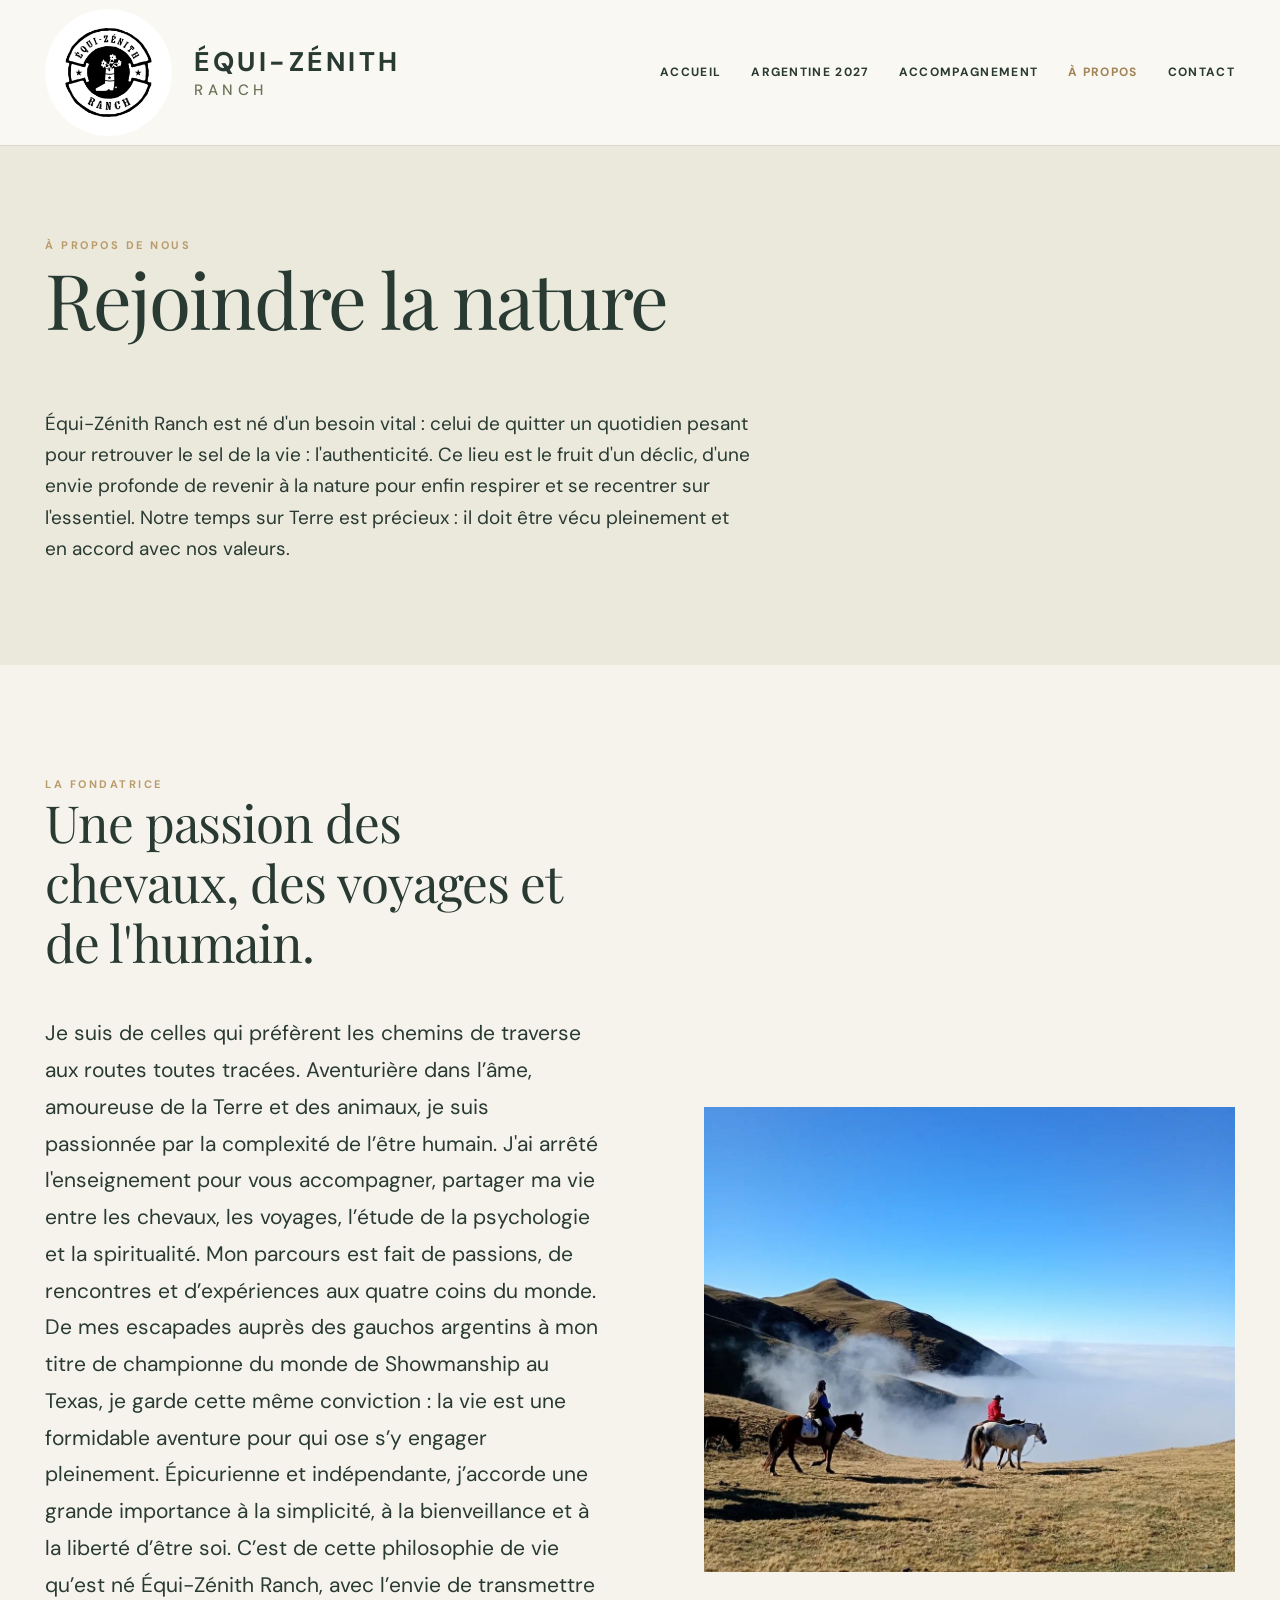
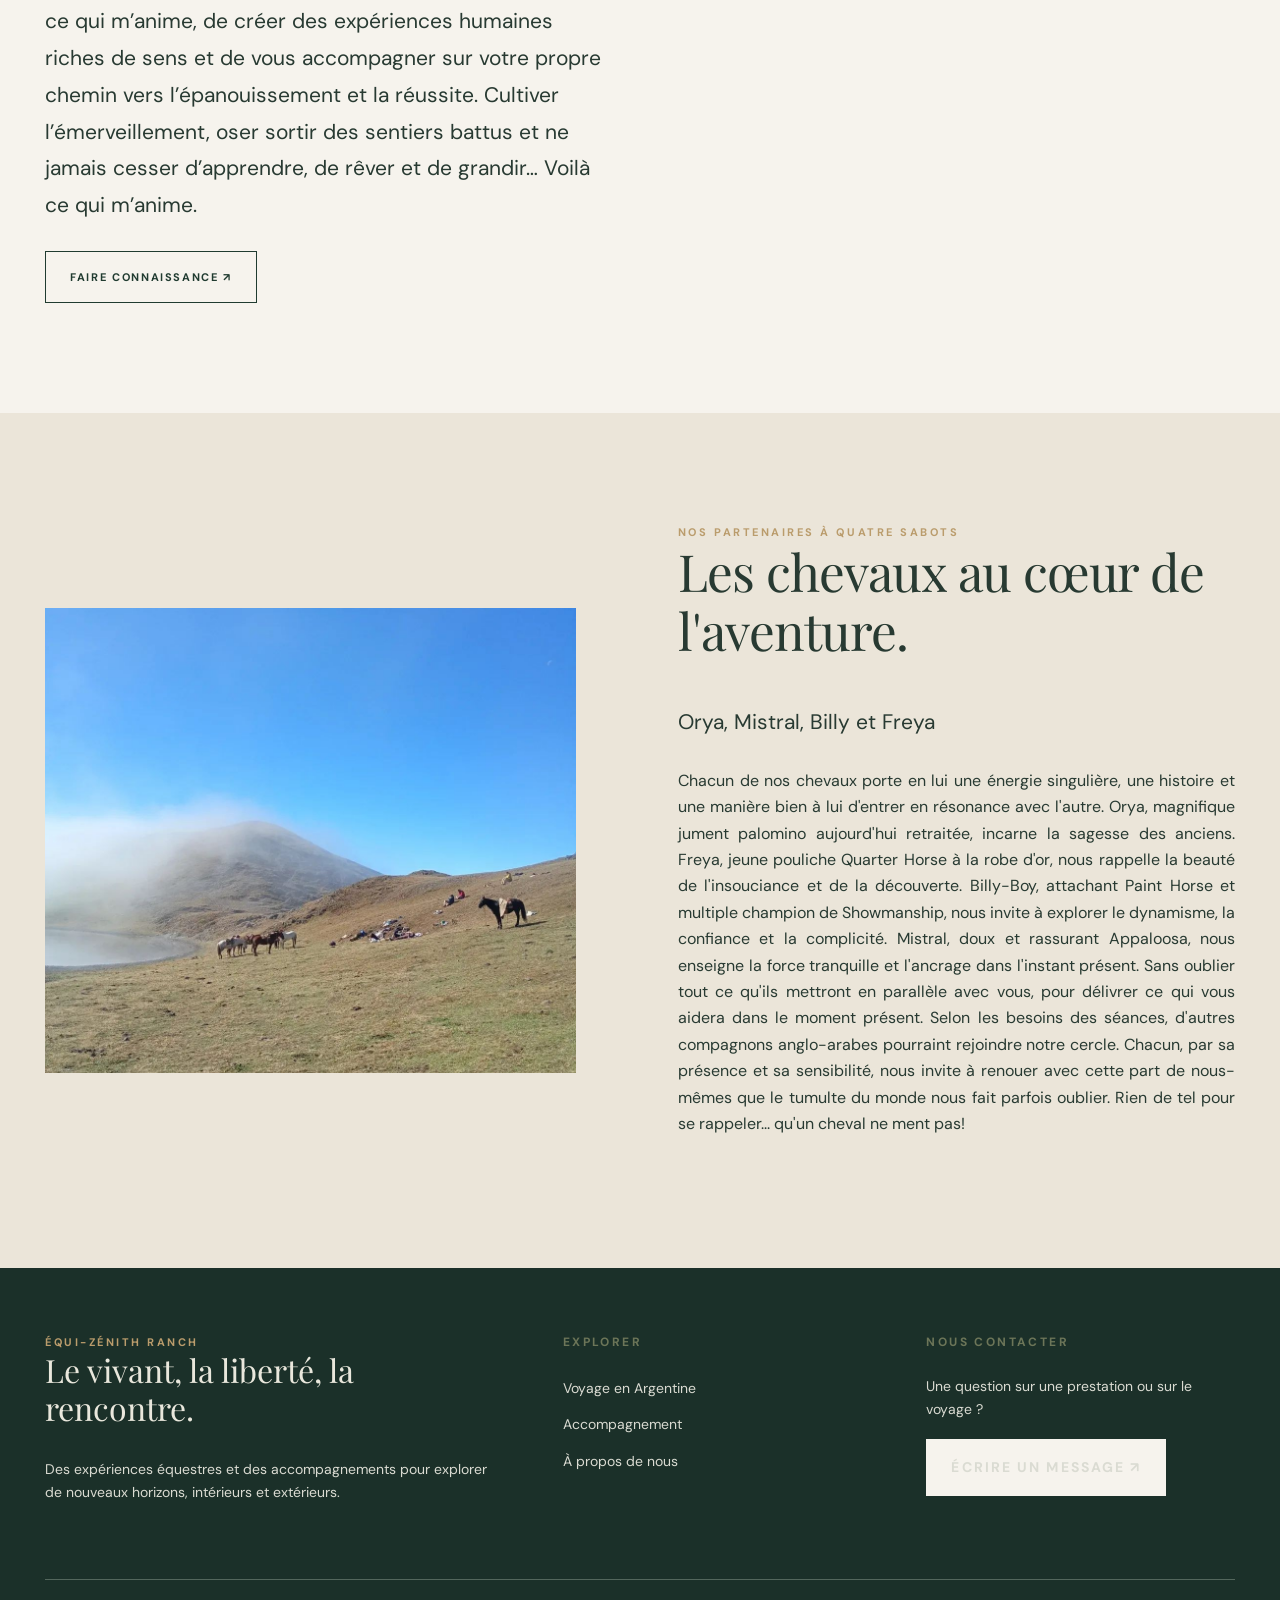
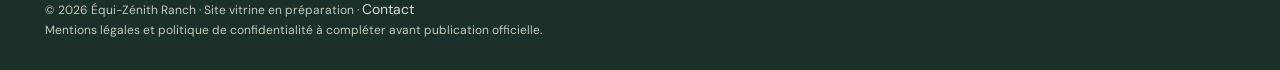
==== commit 641119b4: "Update a-propos.html" ====
--- a/a-propos.html
+++ b/a-propos.html
@@ -1,3 +1,3 @@
 <!DOCTYPE html>
 
-<html lang="fr"><head><meta charset="utf-8"/><meta content="width=device-width,initial-scale=1" name="viewport"/><meta content="#203b30" name="theme-color"/><meta content="Découvrez l’univers d’Équi-Zénith Ranch, la fondatrice et les chevaux." name="description"/><title>À propos de nous | Équi-Zénith Ranch</title><meta content="À propos de nous" property="og:title"/><meta content="Découvrez l’univers d’Équi-Zénith Ranch, la fondatrice et les chevaux." property="og:description"/><meta content="assets/cavaliers.jpg" property="og:image"/><link href="assets/logo.jpg" rel="icon" type="image/jpeg"/><link href="assets/style.css" rel="stylesheet"/></head><body><header class="header"><div class="shell header-inner"><a aria-label="Équi-Zénith Ranch, accueil" class="brand" href="index.html"><img alt="Logo Équi-Zénith Ranch" data-identite="logo" src="assets/logo.jpg"/><span><span data-identite="nom">ÉQUI-ZÉNITH</span><small data-identite="sous_nom">RANCH</small></span></a><button aria-expanded="false" aria-label="Ouvrir le menu" class="menu-btn">☰ Menu</button><nav aria-label="Navigation principale" class="nav"><a class="" href="index.html">Accueil</a><a class="" href="argentine.html">Argentine 2027</a><a class="" href="accompagnement.html">Accompagnement</a><a class="active" href="a-propos.html">À propos</a><a class="" href="contact.html">Contact</a></nav></div></header><main id="main"><section class="page-head"><div class="shell"><div class="eyebrow" data-cms="rubrique_1">À propos de nous</div><h1 data-cms="titre_principal_1">Les rencontres qui nous font grandir.</h1><p data-cms="texte_1">Équi-Zénith Ranch est né d'une passion pour les chevaux, la nature et les chemins singuliers du développement personnel.</p></div></section><section class="section"><div class="shell split"><div><div class="eyebrow" data-cms="rubrique_2">La fondatrice</div><h2 data-cms="titre_1">Une passion des chevaux et de l'humain.</h2><p class="lead" data-cms="texte_2">À l'origine d'Équi-Zénith Ranch, une cavalière passionnée par les chevaux, les voyages et les rencontres authentiques.</p><a class="btn btn-outline" href="contact.html">Faire connaissance ↗</a></div><figure><img alt="Cavaliers en pleine nature dans les montagnes argentines" class="photo photo-short" data-cms="photo_1" src="assets/cavaliers.jpg"/></figure></div></section><section class="section light"><div class="shell split reverse"><figure><img alt="Chevaux au repos dans un paysage naturel" class="photo photo-short" data-cms="photo_2" src="assets/chevaux.jpg"/></figure><div><div class="eyebrow" data-cms="rubrique_3">Nos partenaires à quatre sabots</div><h2 data-cms="titre_2">Les chevaux, au cœur de l'aventure.</h2><p class="lead" data-cms="texte_4">Ils ne sont pas un décor : ils occupent une place centrale dans l'univers d'Équi-Zénith Ranch.</p><p data-cms="texte_5" style="text-align:justify;">Cette page accueillera leur présentation individuelle, leurs personnalités et les photographies que vous souhaitez partager.</p><p class="fine" data-cms="texte_6">Section en cours de préparation, à compléter avec les portraits des chevaux.</p></div></div></section></main><footer class="footer"><div class="shell"><div class="footer-grid"><div><div class="eyebrow">ÉQUI-ZÉNITH RANCH</div><h3>Le vivant, la liberté, la rencontre.</h3><p>Des expériences équestres et des accompagnements pour explorer de nouveaux horizons, intérieurs et extérieurs.</p></div><div><div class="smalltitle">Explorer</div><ul><li><a href="argentine.html">Voyage en Argentine</a></li><li><a href="accompagnement.html">Accompagnement</a></li><li><a href="a-propos.html">À propos de nous</a></li></ul></div><div><div class="smalltitle">Nous contacter</div><p>Une question sur une prestation ou sur le voyage ?</p><a class="btn btn-light" href="contact.html">Écrire un message ↗</a></div></div><div class="footnote">© 2026 Équi-Zénith Ranch · Site vitrine en préparation · <a href="contact.html">Contact</a><br/>Mentions légales et politique de confidentialité à compléter avant publication officielle.</div></div></footer><script defer="" src="assets/main.js"></script><script defer="True" src="/assets/content-loader.js"></script></body></html>
+<html lang="fr"><head><meta charset="utf-8"/><meta content="width=device-width,initial-scale=1" name="viewport"/><meta content="#203b30" name="theme-color"/><meta content="Découvrez l’univers d’Équi-Zénith Ranch, la fondatrice et les chevaux." name="description"/><title>À propos de nous | Équi-Zénith Ranch</title><meta content="À propos de nous" property="og:title"/><meta content="Découvrez l’univers d’Équi-Zénith Ranch, la fondatrice et les chevaux." property="og:description"/><meta content="assets/cavaliers.jpg" property="og:image"/><link href="assets/logo.jpg" rel="icon" type="image/jpeg"/><link href="assets/style.css" rel="stylesheet"/></head><body><header class="header"><div class="shell header-inner"><a aria-label="Équi-Zénith Ranch, accueil" class="brand" href="index.html"><img alt="Logo Équi-Zénith Ranch" data-identite="logo" src="assets/logo.jpg"/><span><span data-identite="nom">ÉQUI-ZÉNITH</span><small data-identite="sous_nom">RANCH</small></span></a><button aria-expanded="false" aria-label="Ouvrir le menu" class="menu-btn">☰ Menu</button><nav aria-label="Navigation principale" class="nav"><a class="" href="index.html">Accueil</a><a class="" href="argentine.html">Argentine 2027</a><a class="" href="accompagnement.html">Accompagnement</a><a class="active" href="a-propos.html">À propos</a><a class="" href="contact.html">Contact</a></nav></div></header><main id="main"><section class="page-head"><div class="shell"><div class="eyebrow" data-cms="rubrique_1">À propos de nous</div><h1 data-cms="titre_principal_1">Les rencontres qui nous font grandir.</h1><p data-cms="texte_1">Équi-Zénith Ranch est né d'une passion pour les chevaux, la nature et les chemins singuliers du développement personnel.</p></div></section><section class="section"><div class="shell split"><div><div class="eyebrow" data-cms="rubrique_2">La fondatrice</div><h2 data-cms="titre_1">Une passion des chevaux et de l'humain.</h2><p class="lead" data-cms="texte_2">À l'origine d'Équi-Zénith Ranch, une cavalière passionnée par les chevaux, les voyages et les rencontres authentiques.</p><a class="btn btn-outline" href="contact.html">Faire connaissance ↗</a></div><figure><img alt="Cavaliers en pleine nature dans les montagnes argentines" class="photo photo-short" data-cms="photo_1" src="assets/cavaliers.jpg"/></figure></div></section><section class="section light"><div class="shell split reverse"><figure><img alt="Chevaux au repos dans un paysage naturel" class="photo photo-short" data-cms="photo_2" src="assets/chevaux.jpg"/></figure><div><div class="eyebrow" data-cms="rubrique_3">Nos partenaires à quatre sabots</div><h2 data-cms="titre_2">Les chevaux, au cœur de l'aventure.</h2><p class="lead" data-cms="texte_4">Ils ne sont pas un décor : ils occupent une place centrale dans l'univers d'Équi-Zénith Ranch.</p><p data-cms="texte_5" style="text-align:justify;">Cette page accueillera leur présentation individuelle, leurs personnalités et les photographies que vous souhaitez partager.</p></div></div></section></main><footer class="footer"><div class="shell"><div class="footer-grid"><div><div class="eyebrow">ÉQUI-ZÉNITH RANCH</div><h3>Le vivant, la liberté, la rencontre.</h3><p>Des expériences équestres et des accompagnements pour explorer de nouveaux horizons, intérieurs et extérieurs.</p></div><div><div class="smalltitle">Explorer</div><ul><li><a href="argentine.html">Voyage en Argentine</a></li><li><a href="accompagnement.html">Accompagnement</a></li><li><a href="a-propos.html">À propos de nous</a></li></ul></div><div><div class="smalltitle">Nous contacter</div><p>Une question sur une prestation ou sur le voyage ?</p><a class="btn btn-light" href="contact.html">Écrire un message ↗</a></div></div><div class="footnote">© 2026 Équi-Zénith Ranch · Site vitrine en préparation · <a href="contact.html">Contact</a><br/>Mentions légales et politique de confidentialité à compléter avant publication officielle.</div></div></footer><script defer="" src="assets/main.js"></script><script defer="True" src="/assets/content-loader.js"></script></body></html>
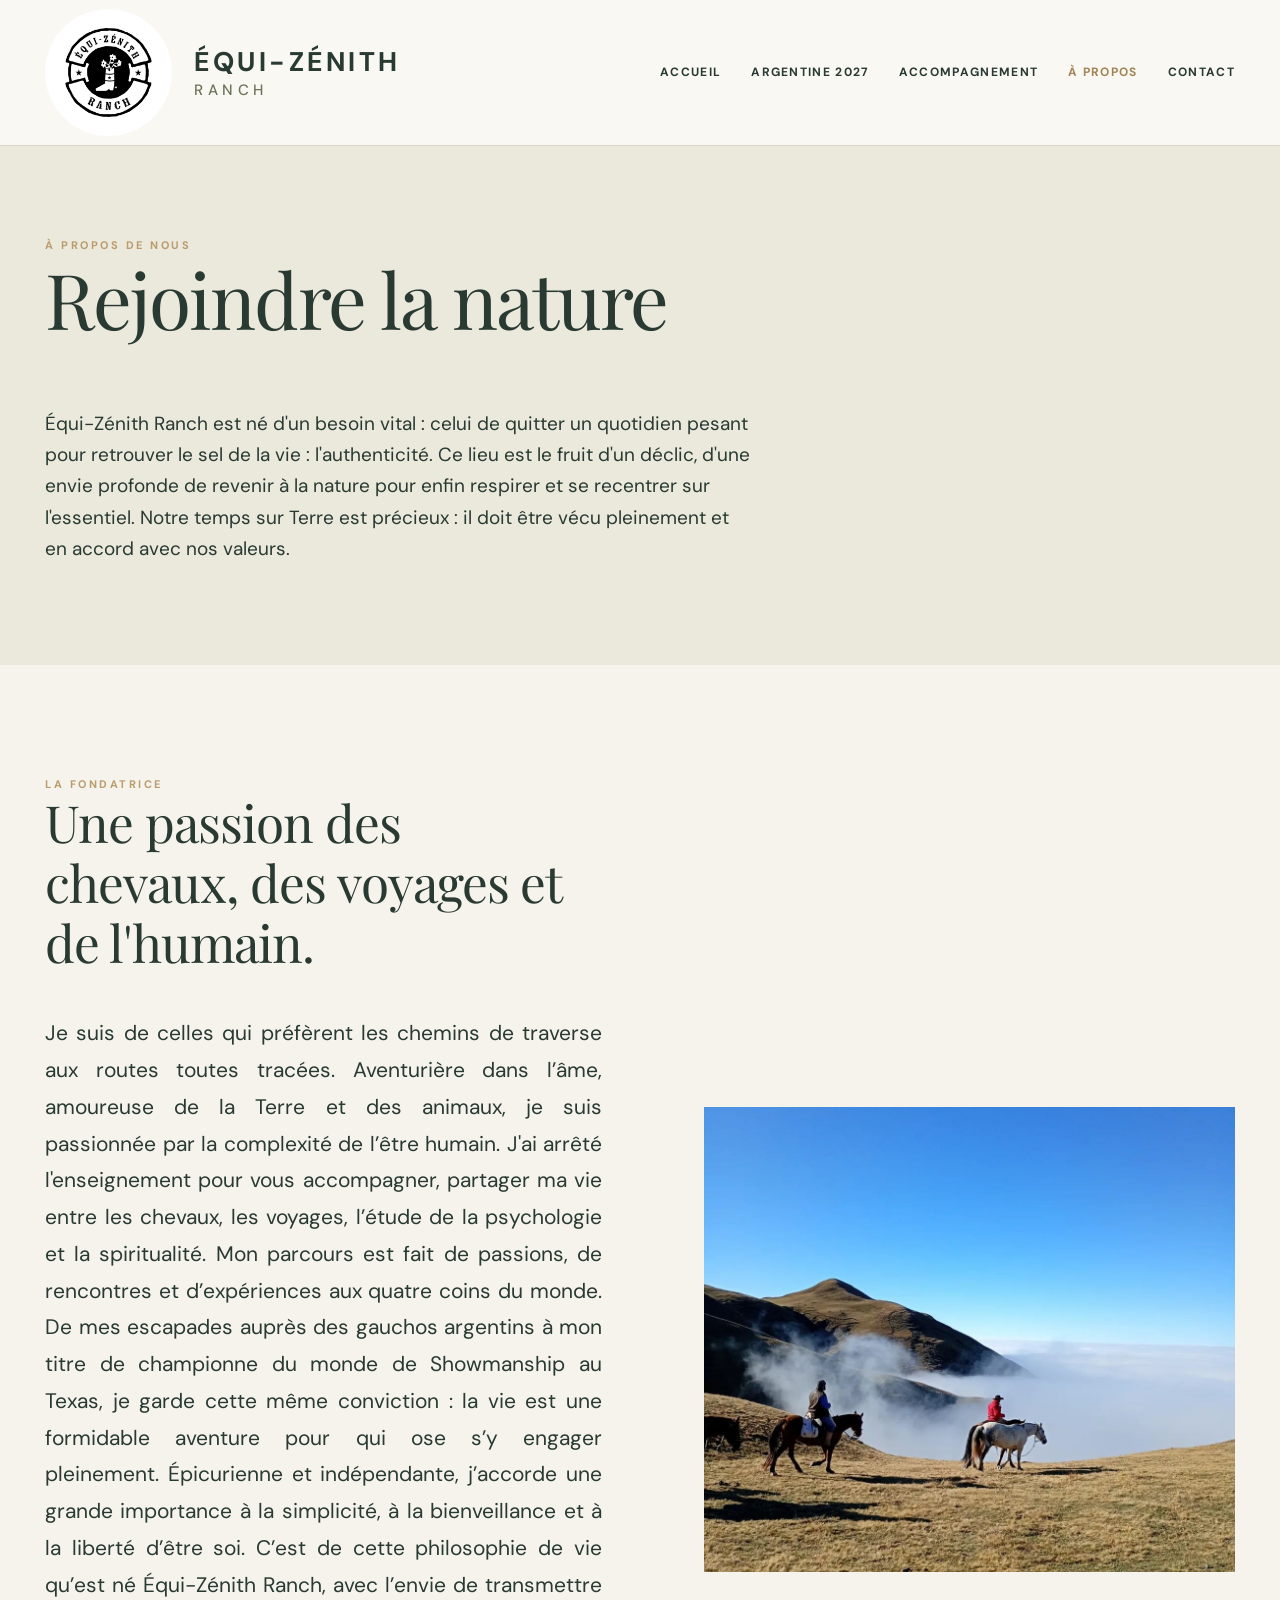
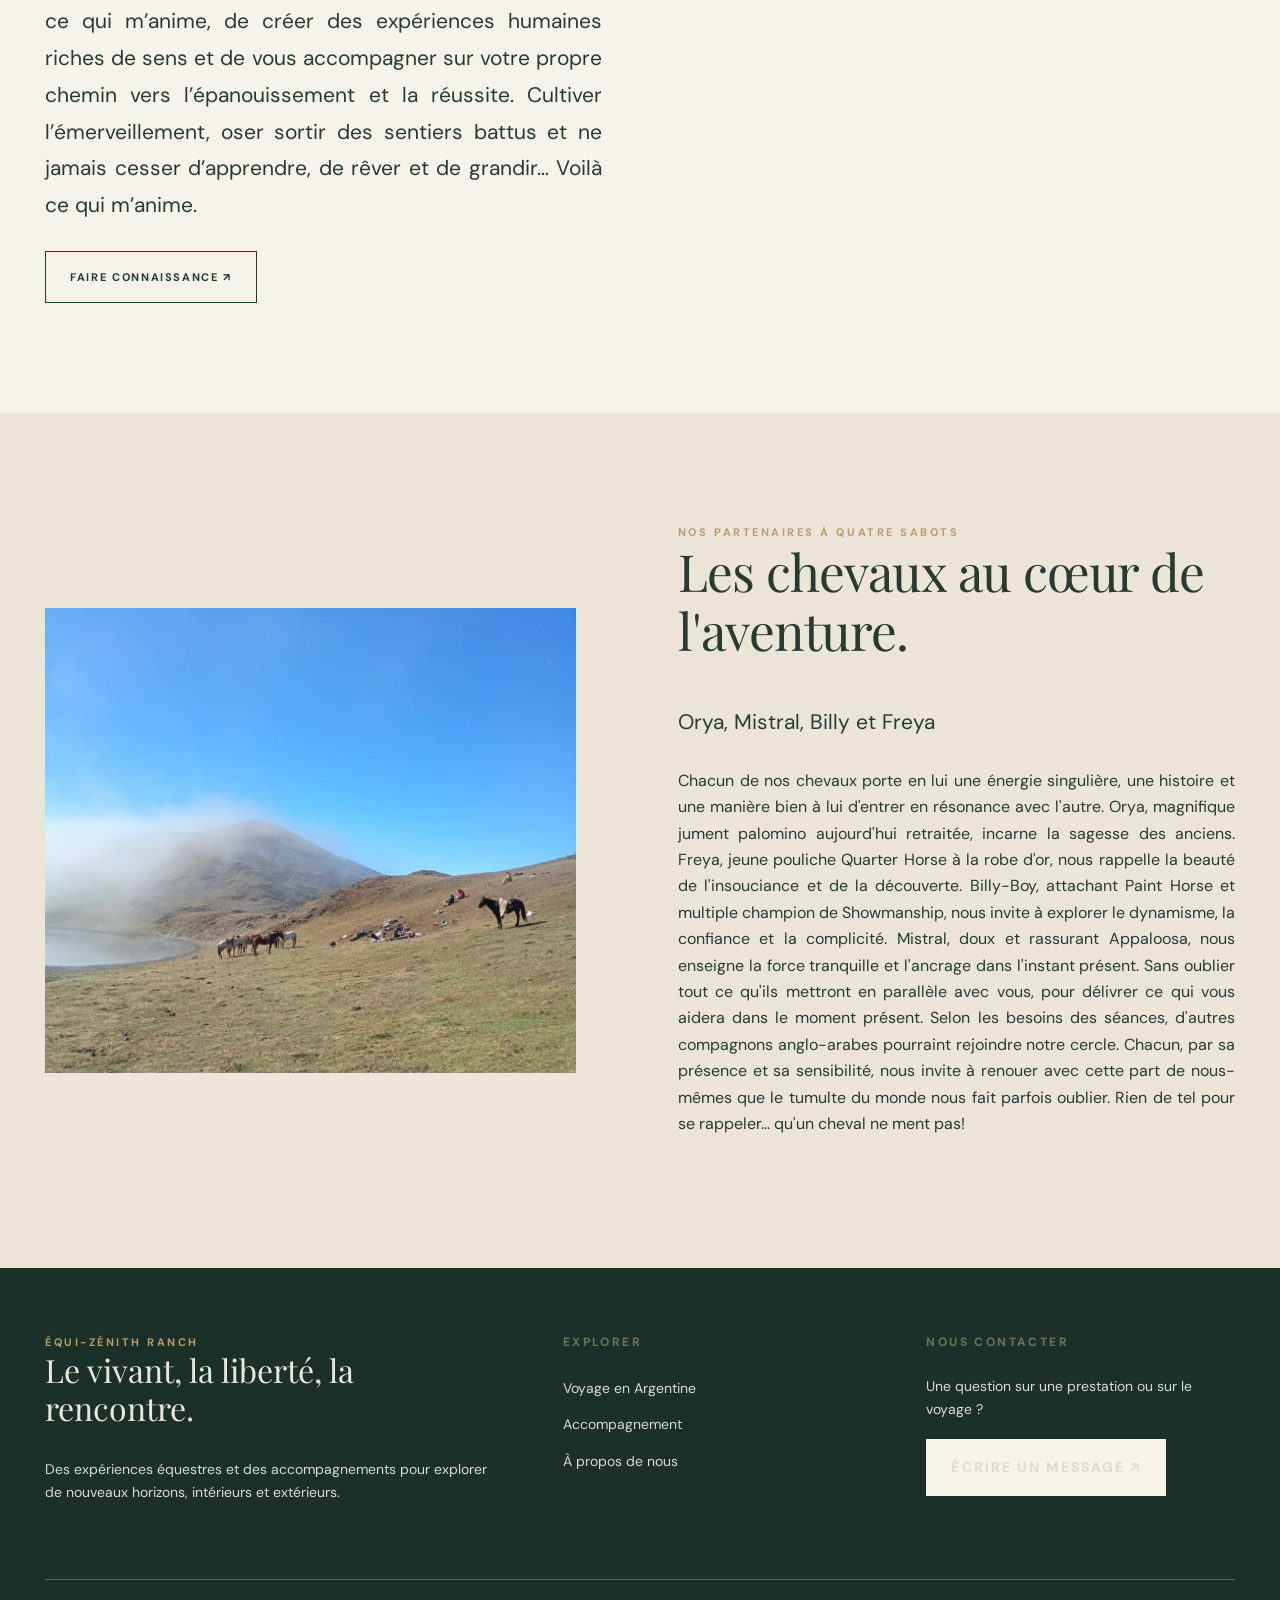
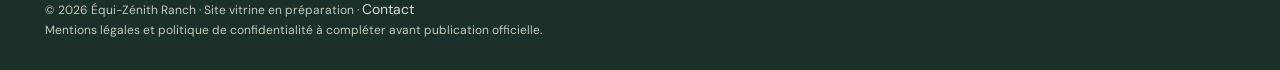
==== commit 0feaefb8: "Update a-propos.html" ====
--- a/a-propos.html
+++ b/a-propos.html
@@ -1,3 +1,3 @@
 <!DOCTYPE html>
 
-<html lang="fr"><head><meta charset="utf-8"/><meta content="width=device-width,initial-scale=1" name="viewport"/><meta content="#203b30" name="theme-color"/><meta content="Découvrez l’univers d’Équi-Zénith Ranch, la fondatrice et les chevaux." name="description"/><title>À propos de nous | Équi-Zénith Ranch</title><meta content="À propos de nous" property="og:title"/><meta content="Découvrez l’univers d’Équi-Zénith Ranch, la fondatrice et les chevaux." property="og:description"/><meta content="assets/cavaliers.jpg" property="og:image"/><link href="assets/logo.jpg" rel="icon" type="image/jpeg"/><link href="assets/style.css" rel="stylesheet"/></head><body><header class="header"><div class="shell header-inner"><a aria-label="Équi-Zénith Ranch, accueil" class="brand" href="index.html"><img alt="Logo Équi-Zénith Ranch" data-identite="logo" src="assets/logo.jpg"/><span><span data-identite="nom">ÉQUI-ZÉNITH</span><small data-identite="sous_nom">RANCH</small></span></a><button aria-expanded="false" aria-label="Ouvrir le menu" class="menu-btn">☰ Menu</button><nav aria-label="Navigation principale" class="nav"><a class="" href="index.html">Accueil</a><a class="" href="argentine.html">Argentine 2027</a><a class="" href="accompagnement.html">Accompagnement</a><a class="active" href="a-propos.html">À propos</a><a class="" href="contact.html">Contact</a></nav></div></header><main id="main"><section class="page-head"><div class="shell"><div class="eyebrow" data-cms="rubrique_1">À propos de nous</div><h1 data-cms="titre_principal_1">Les rencontres qui nous font grandir.</h1><p data-cms="texte_1">Équi-Zénith Ranch est né d'une passion pour les chevaux, la nature et les chemins singuliers du développement personnel.</p></div></section><section class="section"><div class="shell split"><div><div class="eyebrow" data-cms="rubrique_2">La fondatrice</div><h2 data-cms="titre_1">Une passion des chevaux et de l'humain.</h2><p class="lead" data-cms="texte_2">À l'origine d'Équi-Zénith Ranch, une cavalière passionnée par les chevaux, les voyages et les rencontres authentiques.</p><a class="btn btn-outline" href="contact.html">Faire connaissance ↗</a></div><figure><img alt="Cavaliers en pleine nature dans les montagnes argentines" class="photo photo-short" data-cms="photo_1" src="assets/cavaliers.jpg"/></figure></div></section><section class="section light"><div class="shell split reverse"><figure><img alt="Chevaux au repos dans un paysage naturel" class="photo photo-short" data-cms="photo_2" src="assets/chevaux.jpg"/></figure><div><div class="eyebrow" data-cms="rubrique_3">Nos partenaires à quatre sabots</div><h2 data-cms="titre_2">Les chevaux, au cœur de l'aventure.</h2><p class="lead" data-cms="texte_4">Ils ne sont pas un décor : ils occupent une place centrale dans l'univers d'Équi-Zénith Ranch.</p><p data-cms="texte_5" style="text-align:justify;">Cette page accueillera leur présentation individuelle, leurs personnalités et les photographies que vous souhaitez partager.</p></div></div></section></main><footer class="footer"><div class="shell"><div class="footer-grid"><div><div class="eyebrow">ÉQUI-ZÉNITH RANCH</div><h3>Le vivant, la liberté, la rencontre.</h3><p>Des expériences équestres et des accompagnements pour explorer de nouveaux horizons, intérieurs et extérieurs.</p></div><div><div class="smalltitle">Explorer</div><ul><li><a href="argentine.html">Voyage en Argentine</a></li><li><a href="accompagnement.html">Accompagnement</a></li><li><a href="a-propos.html">À propos de nous</a></li></ul></div><div><div class="smalltitle">Nous contacter</div><p>Une question sur une prestation ou sur le voyage ?</p><a class="btn btn-light" href="contact.html">Écrire un message ↗</a></div></div><div class="footnote">© 2026 Équi-Zénith Ranch · Site vitrine en préparation · <a href="contact.html">Contact</a><br/>Mentions légales et politique de confidentialité à compléter avant publication officielle.</div></div></footer><script defer="" src="assets/main.js"></script><script defer="True" src="/assets/content-loader.js"></script></body></html>
+<html lang="fr"><head><meta charset="utf-8"/><meta content="width=device-width,initial-scale=1" name="viewport"/><meta content="#203b30" name="theme-color"/><meta content="Découvrez l’univers d’Équi-Zénith Ranch, la fondatrice et les chevaux." name="description"/><title>À propos de nous | Équi-Zénith Ranch</title><meta content="À propos de nous" property="og:title"/><meta content="Découvrez l’univers d’Équi-Zénith Ranch, la fondatrice et les chevaux." property="og:description"/><meta content="assets/cavaliers.jpg" property="og:image"/><link href="assets/logo.jpg" rel="icon" type="image/jpeg"/><link href="assets/style.css" rel="stylesheet"/></head><body><header class="header"><div class="shell header-inner"><a aria-label="Équi-Zénith Ranch, accueil" class="brand" href="index.html"><img alt="Logo Équi-Zénith Ranch" data-identite="logo" src="assets/logo.jpg"/><span><span data-identite="nom">ÉQUI-ZÉNITH</span><small data-identite="sous_nom">RANCH</small></span></a><button aria-expanded="false" aria-label="Ouvrir le menu" class="menu-btn">☰ Menu</button><nav aria-label="Navigation principale" class="nav"><a class="" href="index.html">Accueil</a><a class="" href="argentine.html">Argentine 2027</a><a class="" href="accompagnement.html">Accompagnement</a><a class="active" href="a-propos.html">À propos</a><a class="" href="contact.html">Contact</a></nav></div></header><main id="main"><section class="page-head"><div class="shell"><div class="eyebrow" data-cms="rubrique_1">À propos de nous</div><h1 data-cms="titre_principal_1">Les rencontres qui nous font grandir.</h1><p data-cms="texte_1">Équi-Zénith Ranch est né d'une passion pour les chevaux, la nature et les chemins singuliers du développement personnel.</p></div></section><section class="section"><div class="shell split"><div><div class="eyebrow" data-cms="rubrique_2">La fondatrice</div><h2 data-cms="titre_1">Une passion des chevaux et de l'humain.</h2><p class="lead" data-cms="texte_2" style="text-align:justify;hyphens:auto;">À l'origine d'Équi-Zénith Ranch, une cavalière passionnée par les chevaux, les voyages et les rencontres authentiques.</p><a class="btn btn-outline" href="contact.html">Faire connaissance ↗</a></div><figure><img alt="Cavaliers en pleine nature dans les montagnes argentines" class="photo photo-short" data-cms="photo_1" src="assets/cavaliers.jpg"/></figure></div></section><section class="section light"><div class="shell split reverse"><figure><img alt="Chevaux au repos dans un paysage naturel" class="photo photo-short" data-cms="photo_2" src="assets/chevaux.jpg"/></figure><div><div class="eyebrow" data-cms="rubrique_3">Nos partenaires à quatre sabots</div><h2 data-cms="titre_2">Les chevaux, au cœur de l'aventure.</h2><p class="lead" data-cms="texte_4">Ils ne sont pas un décor : ils occupent une place centrale dans l'univers d'Équi-Zénith Ranch.</p><p data-cms="texte_5" style="text-align:justify;">Cette page accueillera leur présentation individuelle, leurs personnalités et les photographies que vous souhaitez partager.</p></div></div></section></main><footer class="footer"><div class="shell"><div class="footer-grid"><div><div class="eyebrow">ÉQUI-ZÉNITH RANCH</div><h3>Le vivant, la liberté, la rencontre.</h3><p>Des expériences équestres et des accompagnements pour explorer de nouveaux horizons, intérieurs et extérieurs.</p></div><div><div class="smalltitle">Explorer</div><ul><li><a href="argentine.html">Voyage en Argentine</a></li><li><a href="accompagnement.html">Accompagnement</a></li><li><a href="a-propos.html">À propos de nous</a></li></ul></div><div><div class="smalltitle">Nous contacter</div><p>Une question sur une prestation ou sur le voyage ?</p><a class="btn btn-light" href="contact.html">Écrire un message ↗</a></div></div><div class="footnote">© 2026 Équi-Zénith Ranch · Site vitrine en préparation · <a href="contact.html">Contact</a><br/>Mentions légales et politique de confidentialité à compléter avant publication officielle.</div></div></footer><script defer="" src="assets/main.js"></script><script defer="True" src="/assets/content-loader.js"></script></body></html>
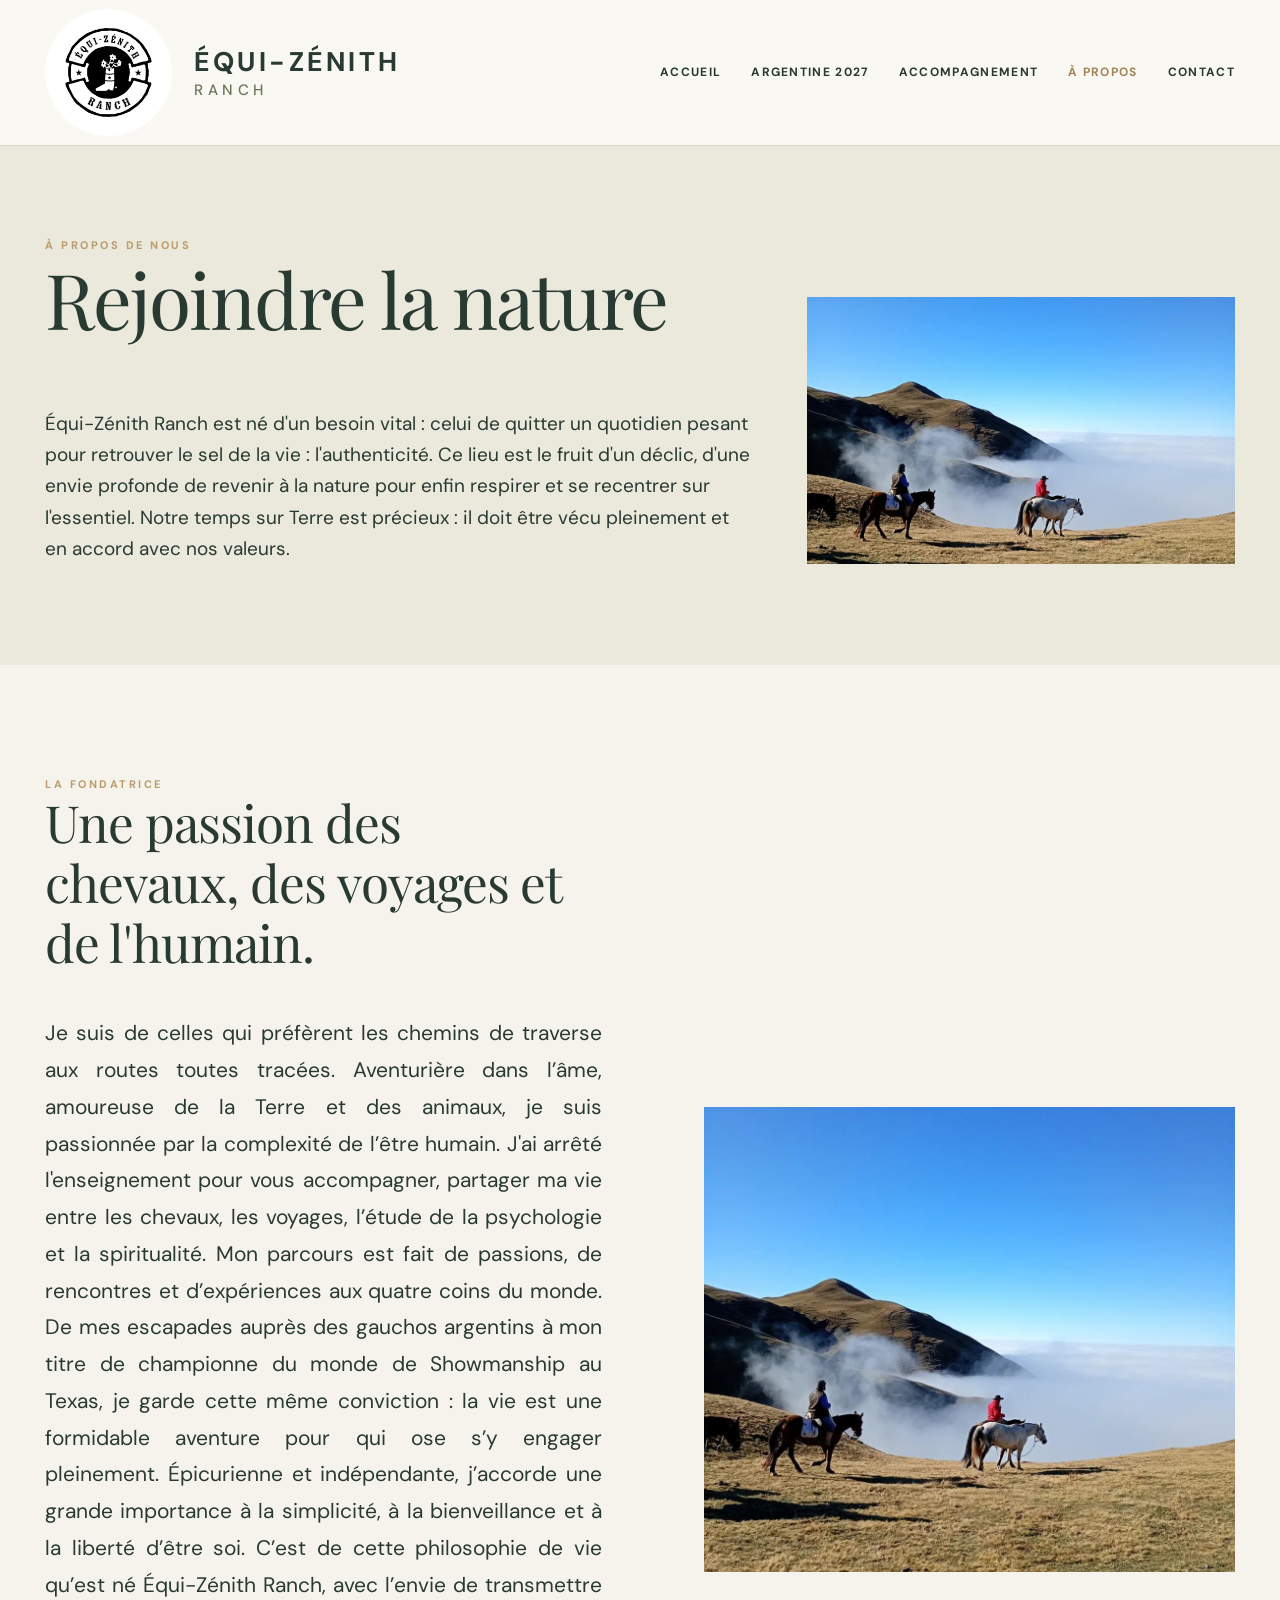
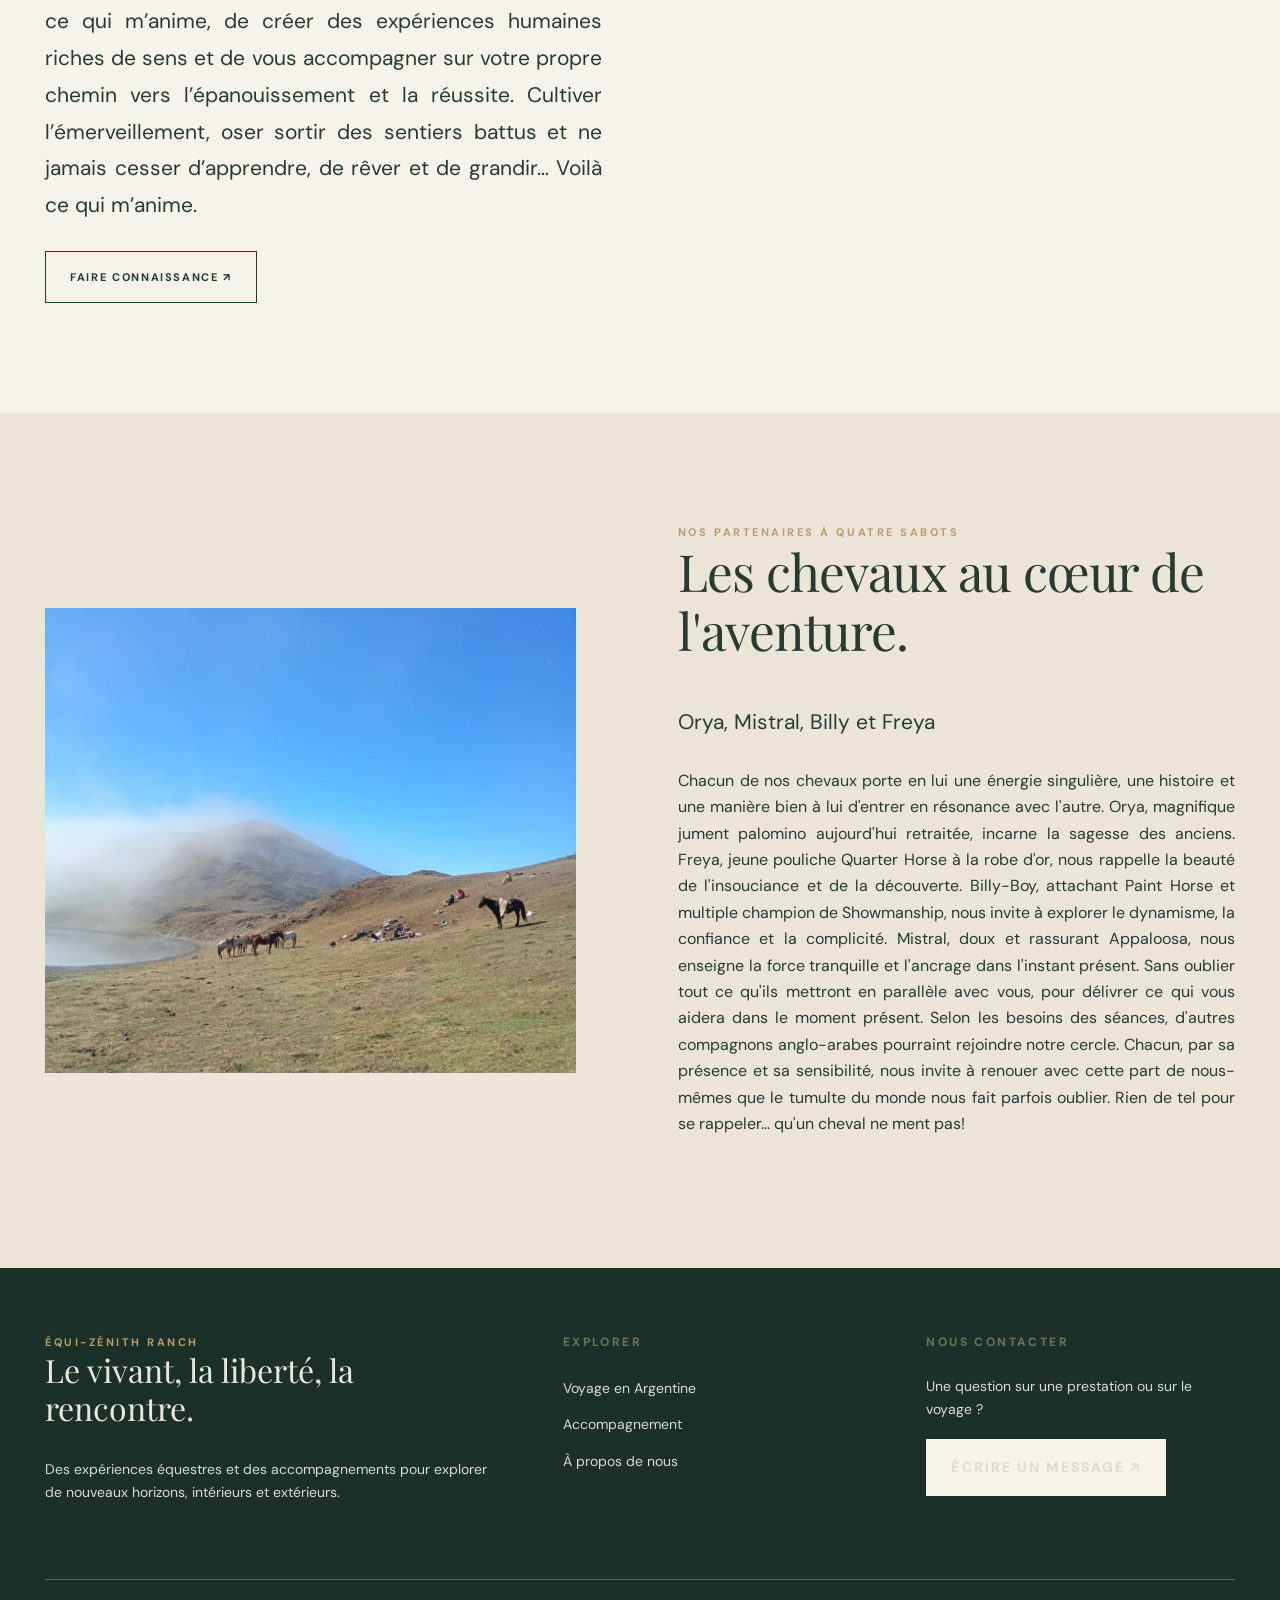
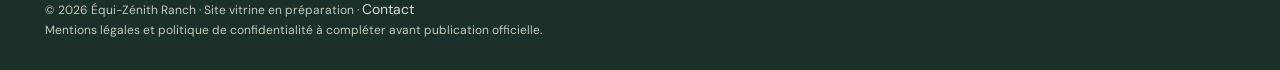
==== commit d078f0f9: "Update a-propos.html" ====
--- a/a-propos.html
+++ b/a-propos.html
@@ -1,3 +1,3 @@
 <!DOCTYPE html>
 
-<html lang="fr"><head><meta charset="utf-8"/><meta content="width=device-width,initial-scale=1" name="viewport"/><meta content="#203b30" name="theme-color"/><meta content="Découvrez l’univers d’Équi-Zénith Ranch, la fondatrice et les chevaux." name="description"/><title>À propos de nous | Équi-Zénith Ranch</title><meta content="À propos de nous" property="og:title"/><meta content="Découvrez l’univers d’Équi-Zénith Ranch, la fondatrice et les chevaux." property="og:description"/><meta content="assets/cavaliers.jpg" property="og:image"/><link href="assets/logo.jpg" rel="icon" type="image/jpeg"/><link href="assets/style.css" rel="stylesheet"/></head><body><header class="header"><div class="shell header-inner"><a aria-label="Équi-Zénith Ranch, accueil" class="brand" href="index.html"><img alt="Logo Équi-Zénith Ranch" data-identite="logo" src="assets/logo.jpg"/><span><span data-identite="nom">ÉQUI-ZÉNITH</span><small data-identite="sous_nom">RANCH</small></span></a><button aria-expanded="false" aria-label="Ouvrir le menu" class="menu-btn">☰ Menu</button><nav aria-label="Navigation principale" class="nav"><a class="" href="index.html">Accueil</a><a class="" href="argentine.html">Argentine 2027</a><a class="" href="accompagnement.html">Accompagnement</a><a class="active" href="a-propos.html">À propos</a><a class="" href="contact.html">Contact</a></nav></div></header><main id="main"><section class="page-head"><div class="shell"><div class="eyebrow" data-cms="rubrique_1">À propos de nous</div><h1 data-cms="titre_principal_1">Les rencontres qui nous font grandir.</h1><p data-cms="texte_1">Équi-Zénith Ranch est né d'une passion pour les chevaux, la nature et les chemins singuliers du développement personnel.</p></div></section><section class="section"><div class="shell split"><div><div class="eyebrow" data-cms="rubrique_2">La fondatrice</div><h2 data-cms="titre_1">Une passion des chevaux et de l'humain.</h2><p class="lead" data-cms="texte_2" style="text-align:justify;hyphens:auto;">À l'origine d'Équi-Zénith Ranch, une cavalière passionnée par les chevaux, les voyages et les rencontres authentiques.</p><a class="btn btn-outline" href="contact.html">Faire connaissance ↗</a></div><figure><img alt="Cavaliers en pleine nature dans les montagnes argentines" class="photo photo-short" data-cms="photo_1" src="assets/cavaliers.jpg"/></figure></div></section><section class="section light"><div class="shell split reverse"><figure><img alt="Chevaux au repos dans un paysage naturel" class="photo photo-short" data-cms="photo_2" src="assets/chevaux.jpg"/></figure><div><div class="eyebrow" data-cms="rubrique_3">Nos partenaires à quatre sabots</div><h2 data-cms="titre_2">Les chevaux, au cœur de l'aventure.</h2><p class="lead" data-cms="texte_4">Ils ne sont pas un décor : ils occupent une place centrale dans l'univers d'Équi-Zénith Ranch.</p><p data-cms="texte_5" style="text-align:justify;">Cette page accueillera leur présentation individuelle, leurs personnalités et les photographies que vous souhaitez partager.</p></div></div></section></main><footer class="footer"><div class="shell"><div class="footer-grid"><div><div class="eyebrow">ÉQUI-ZÉNITH RANCH</div><h3>Le vivant, la liberté, la rencontre.</h3><p>Des expériences équestres et des accompagnements pour explorer de nouveaux horizons, intérieurs et extérieurs.</p></div><div><div class="smalltitle">Explorer</div><ul><li><a href="argentine.html">Voyage en Argentine</a></li><li><a href="accompagnement.html">Accompagnement</a></li><li><a href="a-propos.html">À propos de nous</a></li></ul></div><div><div class="smalltitle">Nous contacter</div><p>Une question sur une prestation ou sur le voyage ?</p><a class="btn btn-light" href="contact.html">Écrire un message ↗</a></div></div><div class="footnote">© 2026 Équi-Zénith Ranch · Site vitrine en préparation · <a href="contact.html">Contact</a><br/>Mentions légales et politique de confidentialité à compléter avant publication officielle.</div></div></footer><script defer="" src="assets/main.js"></script><script defer="True" src="/assets/content-loader.js"></script></body></html>
+<html lang="fr"><head><meta charset="utf-8"/><meta content="width=device-width,initial-scale=1" name="viewport"/><meta content="#203b30" name="theme-color"/><meta content="Découvrez l’univers d’Équi-Zénith Ranch, la fondatrice et les chevaux." name="description"/><title>À propos de nous | Équi-Zénith Ranch</title><meta content="À propos de nous" property="og:title"/><meta content="Découvrez l’univers d’Équi-Zénith Ranch, la fondatrice et les chevaux." property="og:description"/><meta content="assets/cavaliers.jpg" property="og:image"/><link href="assets/logo.jpg" rel="icon" type="image/jpeg"/><link href="assets/style.css" rel="stylesheet"/><style> .photo-intro-ranch {   position: absolute;   right: 0;   bottom: 0;   width: 36%;   aspect-ratio: 16/10;   object-fit: cover; } @media (max-width: 1100px) {   .photo-intro-ranch {     position: static;     display: block;     width: 100%;     margin-top: 30px;   } } </style></head><body><header class="header"><div class="shell header-inner"><a aria-label="Équi-Zénith Ranch, accueil" class="brand" href="index.html"><img alt="Logo Équi-Zénith Ranch" data-identite="logo" src="assets/logo.jpg"/><span><span data-identite="nom">ÉQUI-ZÉNITH</span><small data-identite="sous_nom">RANCH</small></span></a><button aria-expanded="false" aria-label="Ouvrir le menu" class="menu-btn">☰ Menu</button><nav aria-label="Navigation principale" class="nav"><a class="" href="index.html">Accueil</a><a class="" href="argentine.html">Argentine 2027</a><a class="" href="accompagnement.html">Accompagnement</a><a class="active" href="a-propos.html">À propos</a><a class="" href="contact.html">Contact</a></nav></div></header><main id="main"><section class="page-head"><div class="shell" style="position:relative;"><div class="eyebrow" data-cms="rubrique_1">À propos de nous</div><h1 data-cms="titre_principal_1">Les rencontres qui nous font grandir.</h1><p data-cms="texte_1">Équi-Zénith Ranch est né d'une passion pour les chevaux, la nature et les chemins singuliers du développement personnel.</p><img class="photo-intro-ranch" data-cms="photo_3" src="assets/cavaliers.jpg" alt="L'univers Équi-Zénith Ranch"/></div></section><section class="section"><div class="shell split"><div><div class="eyebrow" data-cms="rubrique_2">La fondatrice</div><h2 data-cms="titre_1">Une passion des chevaux et de l'humain.</h2><p class="lead" data-cms="texte_2" style="text-align:justify;hyphens:auto;">À l'origine d'Équi-Zénith Ranch, une cavalière passionnée par les chevaux, les voyages et les rencontres authentiques.</p><a class="btn btn-outline" href="contact.html">Faire connaissance ↗</a></div><figure><img alt="Cavaliers en pleine nature dans les montagnes argentines" class="photo photo-short" data-cms="photo_1" src="assets/cavaliers.jpg"/></figure></div></section><section class="section light"><div class="shell split reverse"><figure><img alt="Chevaux au repos dans un paysage naturel" class="photo photo-short" data-cms="photo_2" src="assets/chevaux.jpg"/></figure><div><div class="eyebrow" data-cms="rubrique_3">Nos partenaires à quatre sabots</div><h2 data-cms="titre_2">Les chevaux, au cœur de l'aventure.</h2><p class="lead" data-cms="texte_4">Ils ne sont pas un décor : ils occupent une place centrale dans l'univers d'Équi-Zénith Ranch.</p><p data-cms="texte_5" style="text-align:justify;">Cette page accueillera leur présentation individuelle, leurs personnalités et les photographies que vous souhaitez partager.</p></div></div></section></main><footer class="footer"><div class="shell"><div class="footer-grid"><div><div class="eyebrow">ÉQUI-ZÉNITH RANCH</div><h3>Le vivant, la liberté, la rencontre.</h3><p>Des expériences équestres et des accompagnements pour explorer de nouveaux horizons, intérieurs et extérieurs.</p></div><div><div class="smalltitle">Explorer</div><ul><li><a href="argentine.html">Voyage en Argentine</a></li><li><a href="accompagnement.html">Accompagnement</a></li><li><a href="a-propos.html">À propos de nous</a></li></ul></div><div><div class="smalltitle">Nous contacter</div><p>Une question sur une prestation ou sur le voyage ?</p><a class="btn btn-light" href="contact.html">Écrire un message ↗</a></div></div><div class="footnote">© 2026 Équi-Zénith Ranch · Site vitrine en préparation · <a href="contact.html">Contact</a><br/>Mentions légales et politique de confidentialité à compléter avant publication officielle.</div></div></footer><script defer="" src="assets/main.js"></script><script defer="True" src="/assets/content-loader.js"></script></body></html>
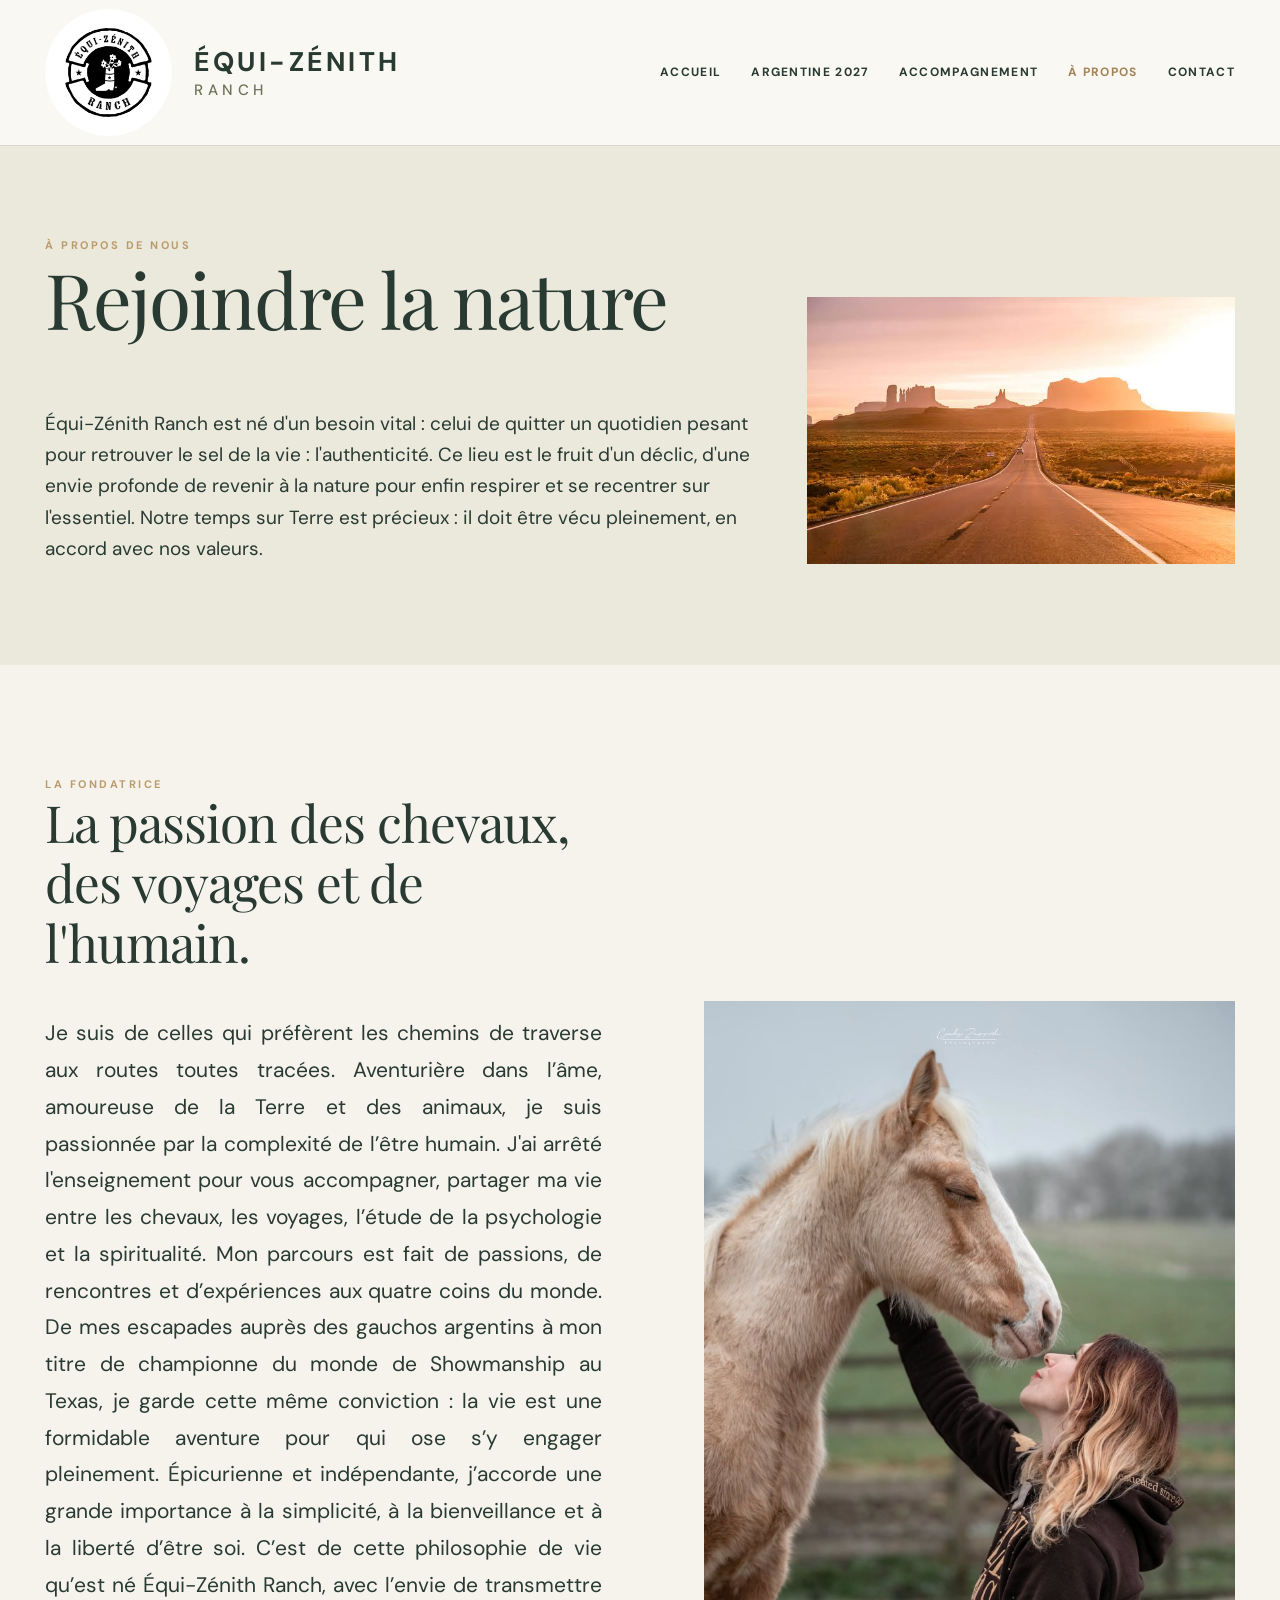
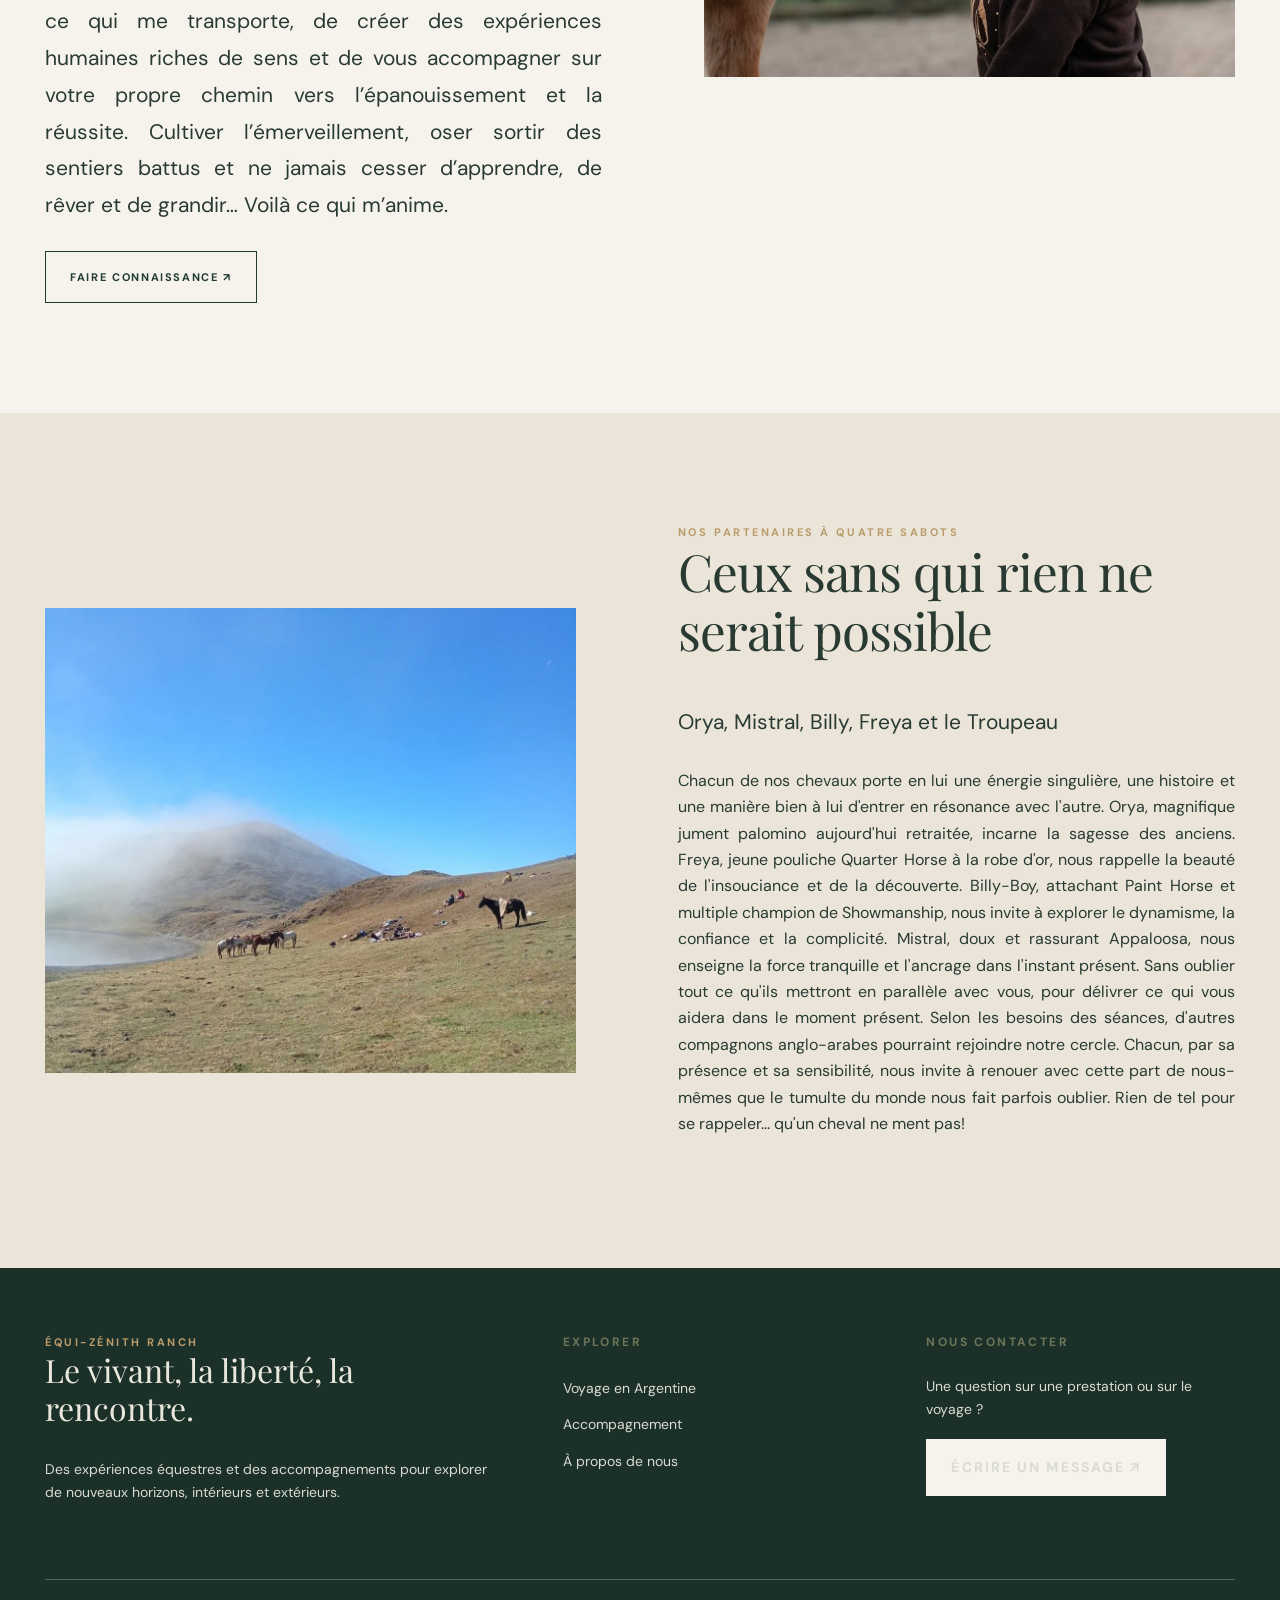
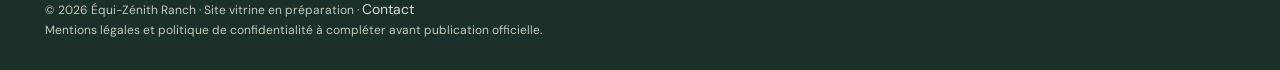
==== commit 38283f9a: "Update a-propos.html" ====
--- a/a-propos.html
+++ b/a-propos.html
@@ -1,3 +1,3 @@
 <!DOCTYPE html>
 
-<html lang="fr"><head><meta charset="utf-8"/><meta content="width=device-width,initial-scale=1" name="viewport"/><meta content="#203b30" name="theme-color"/><meta content="Découvrez l’univers d’Équi-Zénith Ranch, la fondatrice et les chevaux." name="description"/><title>À propos de nous | Équi-Zénith Ranch</title><meta content="À propos de nous" property="og:title"/><meta content="Découvrez l’univers d’Équi-Zénith Ranch, la fondatrice et les chevaux." property="og:description"/><meta content="assets/cavaliers.jpg" property="og:image"/><link href="assets/logo.jpg" rel="icon" type="image/jpeg"/><link href="assets/style.css" rel="stylesheet"/><style> .photo-intro-ranch {   position: absolute;   right: 0;   bottom: 0;   width: 36%;   aspect-ratio: 16/10;   object-fit: cover; } @media (max-width: 1100px) {   .photo-intro-ranch {     position: static;     display: block;     width: 100%;     margin-top: 30px;   } } </style></head><body><header class="header"><div class="shell header-inner"><a aria-label="Équi-Zénith Ranch, accueil" class="brand" href="index.html"><img alt="Logo Équi-Zénith Ranch" data-identite="logo" src="assets/logo.jpg"/><span><span data-identite="nom">ÉQUI-ZÉNITH</span><small data-identite="sous_nom">RANCH</small></span></a><button aria-expanded="false" aria-label="Ouvrir le menu" class="menu-btn">☰ Menu</button><nav aria-label="Navigation principale" class="nav"><a class="" href="index.html">Accueil</a><a class="" href="argentine.html">Argentine 2027</a><a class="" href="accompagnement.html">Accompagnement</a><a class="active" href="a-propos.html">À propos</a><a class="" href="contact.html">Contact</a></nav></div></header><main id="main"><section class="page-head"><div class="shell" style="position:relative;"><div class="eyebrow" data-cms="rubrique_1">À propos de nous</div><h1 data-cms="titre_principal_1">Les rencontres qui nous font grandir.</h1><p data-cms="texte_1">Équi-Zénith Ranch est né d'une passion pour les chevaux, la nature et les chemins singuliers du développement personnel.</p><img class="photo-intro-ranch" data-cms="photo_3" src="assets/cavaliers.jpg" alt="L'univers Équi-Zénith Ranch"/></div></section><section class="section"><div class="shell split"><div><div class="eyebrow" data-cms="rubrique_2">La fondatrice</div><h2 data-cms="titre_1">Une passion des chevaux et de l'humain.</h2><p class="lead" data-cms="texte_2" style="text-align:justify;hyphens:auto;">À l'origine d'Équi-Zénith Ranch, une cavalière passionnée par les chevaux, les voyages et les rencontres authentiques.</p><a class="btn btn-outline" href="contact.html">Faire connaissance ↗</a></div><figure><img alt="Cavaliers en pleine nature dans les montagnes argentines" class="photo photo-short" data-cms="photo_1" src="assets/cavaliers.jpg"/></figure></div></section><section class="section light"><div class="shell split reverse"><figure><img alt="Chevaux au repos dans un paysage naturel" class="photo photo-short" data-cms="photo_2" src="assets/chevaux.jpg"/></figure><div><div class="eyebrow" data-cms="rubrique_3">Nos partenaires à quatre sabots</div><h2 data-cms="titre_2">Les chevaux, au cœur de l'aventure.</h2><p class="lead" data-cms="texte_4">Ils ne sont pas un décor : ils occupent une place centrale dans l'univers d'Équi-Zénith Ranch.</p><p data-cms="texte_5" style="text-align:justify;">Cette page accueillera leur présentation individuelle, leurs personnalités et les photographies que vous souhaitez partager.</p></div></div></section></main><footer class="footer"><div class="shell"><div class="footer-grid"><div><div class="eyebrow">ÉQUI-ZÉNITH RANCH</div><h3>Le vivant, la liberté, la rencontre.</h3><p>Des expériences équestres et des accompagnements pour explorer de nouveaux horizons, intérieurs et extérieurs.</p></div><div><div class="smalltitle">Explorer</div><ul><li><a href="argentine.html">Voyage en Argentine</a></li><li><a href="accompagnement.html">Accompagnement</a></li><li><a href="a-propos.html">À propos de nous</a></li></ul></div><div><div class="smalltitle">Nous contacter</div><p>Une question sur une prestation ou sur le voyage ?</p><a class="btn btn-light" href="contact.html">Écrire un message ↗</a></div></div><div class="footnote">© 2026 Équi-Zénith Ranch · Site vitrine en préparation · <a href="contact.html">Contact</a><br/>Mentions légales et politique de confidentialité à compléter avant publication officielle.</div></div></footer><script defer="" src="assets/main.js"></script><script defer="True" src="/assets/content-loader.js"></script></body></html>
+<html lang="fr"><head><meta charset="utf-8"/><meta content="width=device-width,initial-scale=1" name="viewport"/><meta content="#203b30" name="theme-color"/><meta content="Découvrez l’univers d’Équi-Zénith Ranch, la fondatrice et les chevaux." name="description"/><title>À propos de nous | Équi-Zénith Ranch</title><meta content="À propos de nous" property="og:title"/><meta content="Découvrez l’univers d’Équi-Zénith Ranch, la fondatrice et les chevaux." property="og:description"/><meta content="assets/cavaliers.jpg" property="og:image"/><link href="assets/logo.jpg" rel="icon" type="image/jpeg"/><link href="assets/style.css" rel="stylesheet"/><style> .photo-intro-ranch {   position: absolute;   right: 0;   bottom: 0;   width: 36%;   aspect-ratio: 16/10;   object-fit: cover; } @media (max-width: 1100px) {   .photo-intro-ranch {     position: static;     display: block;     width: 100%;     margin-top: 30px;   } } </style></head><body><header class="header"><div class="shell header-inner"><a aria-label="Équi-Zénith Ranch, accueil" class="brand" href="index.html"><img alt="Logo Équi-Zénith Ranch" data-identite="logo" src="assets/logo.jpg"/><span><span data-identite="nom">ÉQUI-ZÉNITH</span><small data-identite="sous_nom">RANCH</small></span></a><button aria-expanded="false" aria-label="Ouvrir le menu" class="menu-btn">☰ Menu</button><nav aria-label="Navigation principale" class="nav"><a class="" href="index.html">Accueil</a><a class="" href="argentine.html">Argentine 2027</a><a class="" href="accompagnement.html">Accompagnement</a><a class="active" href="a-propos.html">À propos</a><a class="" href="contact.html">Contact</a></nav></div></header><main id="main"><section class="page-head"><div class="shell" style="position:relative;"><div class="eyebrow" data-cms="rubrique_1">À propos de nous</div><h1 data-cms="titre_principal_1">Les rencontres qui nous font grandir.</h1><p data-cms="texte_1">Équi-Zénith Ranch est né d'une passion pour les chevaux, la nature et les chemins singuliers du développement personnel.</p><img class="photo-intro-ranch" data-cms="photo_3" src="assets/cavaliers.jpg" alt="L'univers Équi-Zénith Ranch"/></div></section><section class="section"><div class="shell split"><div><div class="eyebrow" data-cms="rubrique_2">La fondatrice</div><h2 data-cms="titre_1">Une passion des chevaux et de l'humain.</h2><p class="lead" data-cms="texte_2" style="text-align:justify;hyphens:auto;">À l'origine d'Équi-Zénith Ranch, une cavalière passionnée par les chevaux, les voyages et les rencontres authentiques.</p><a class="btn btn-outline" href="contact.html">Faire connaissance ↗</a></div><figure><img alt="Cavaliers en pleine nature dans les montagnes argentines" class="photo" data-cms="photo_1" style="width:100%;height:auto;aspect-ratio:auto;object-fit:contain;" src="assets/cavaliers.jpg"/></figure></div></section><section class="section light"><div class="shell split reverse"><figure><img alt="Chevaux au repos dans un paysage naturel" class="photo photo-short" data-cms="photo_2" src="assets/chevaux.jpg"/></figure><div><div class="eyebrow" data-cms="rubrique_3">Nos partenaires à quatre sabots</div><h2 data-cms="titre_2">Les chevaux, au cœur de l'aventure.</h2><p class="lead" data-cms="texte_4">Ils ne sont pas un décor : ils occupent une place centrale dans l'univers d'Équi-Zénith Ranch.</p><p data-cms="texte_5" style="text-align:justify;">Cette page accueillera leur présentation individuelle, leurs personnalités et les photographies que vous souhaitez partager.</p></div></div></section></main><footer class="footer"><div class="shell"><div class="footer-grid"><div><div class="eyebrow">ÉQUI-ZÉNITH RANCH</div><h3>Le vivant, la liberté, la rencontre.</h3><p>Des expériences équestres et des accompagnements pour explorer de nouveaux horizons, intérieurs et extérieurs.</p></div><div><div class="smalltitle">Explorer</div><ul><li><a href="argentine.html">Voyage en Argentine</a></li><li><a href="accompagnement.html">Accompagnement</a></li><li><a href="a-propos.html">À propos de nous</a></li></ul></div><div><div class="smalltitle">Nous contacter</div><p>Une question sur une prestation ou sur le voyage ?</p><a class="btn btn-light" href="contact.html">Écrire un message ↗</a></div></div><div class="footnote">© 2026 Équi-Zénith Ranch · Site vitrine en préparation · <a href="contact.html">Contact</a><br/>Mentions légales et politique de confidentialité à compléter avant publication officielle.</div></div></footer><script defer="" src="assets/main.js"></script><script defer="True" src="/assets/content-loader.js"></script></body></html>
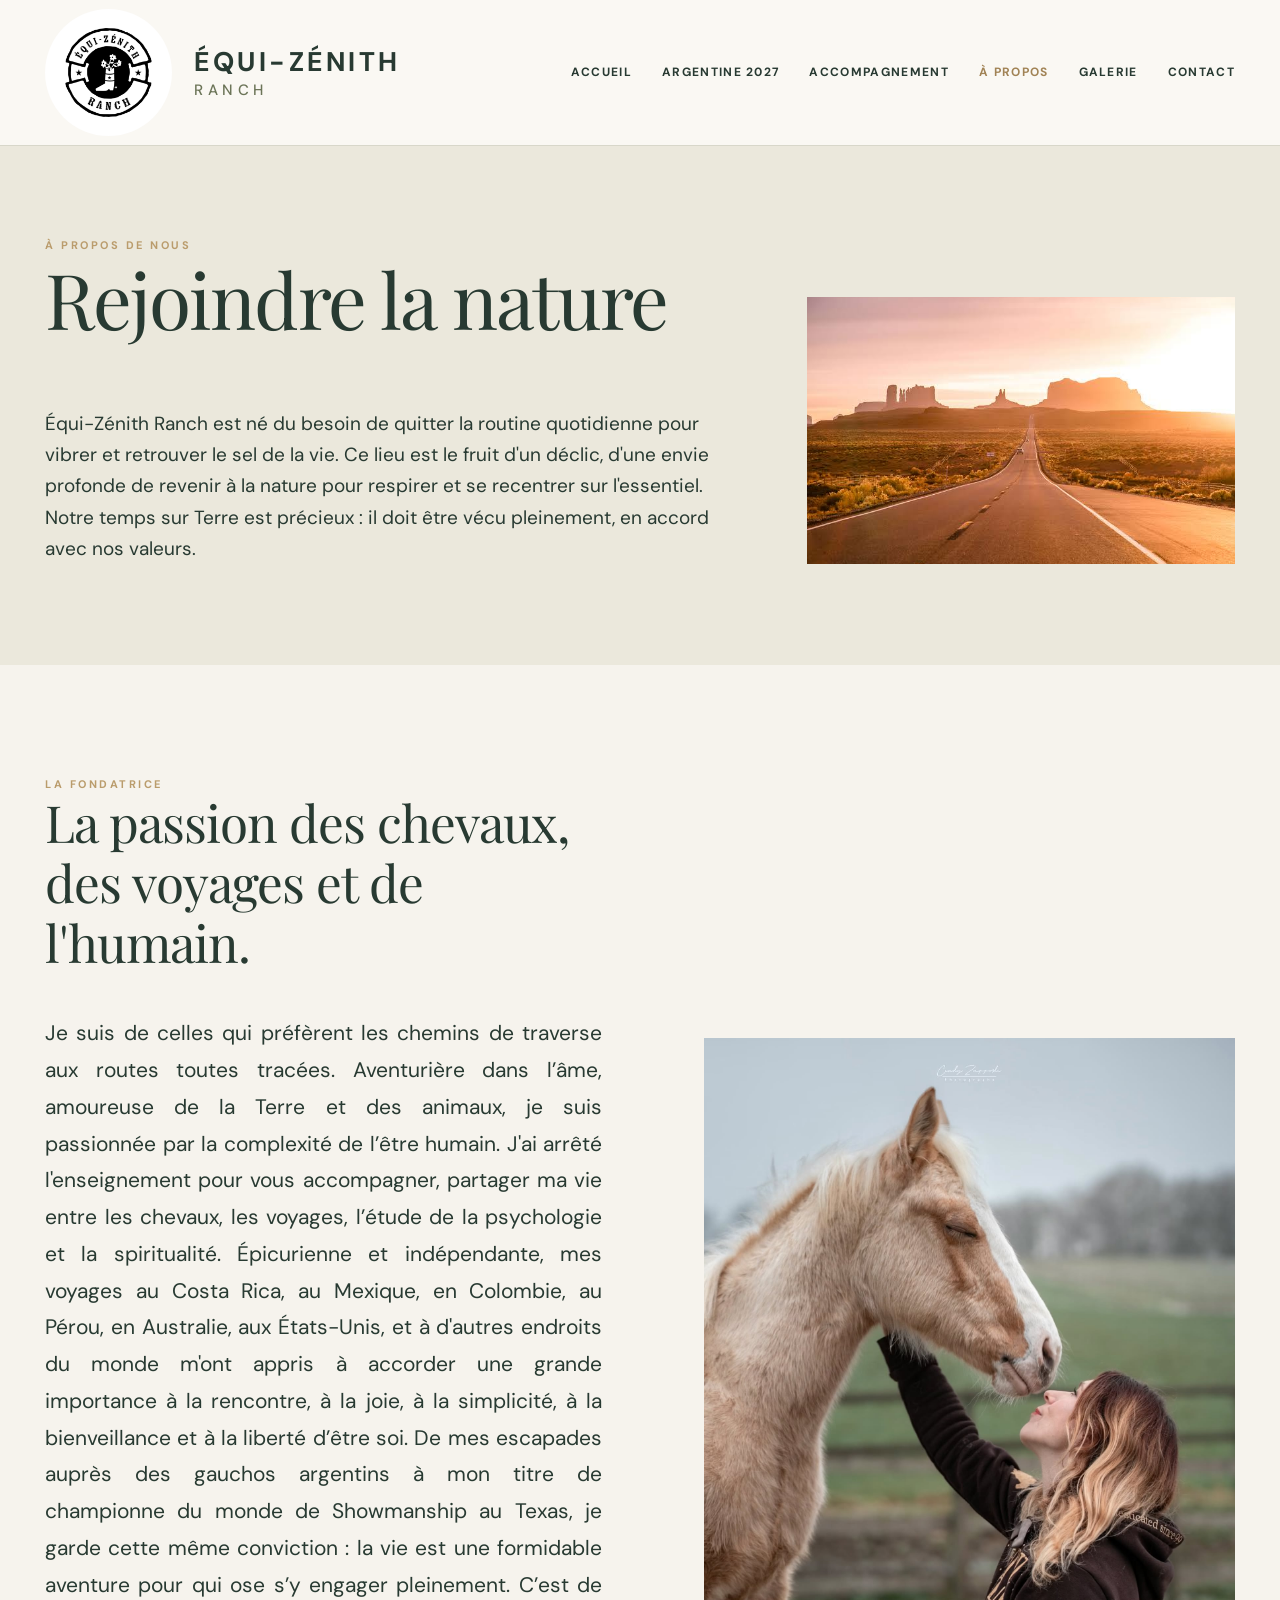
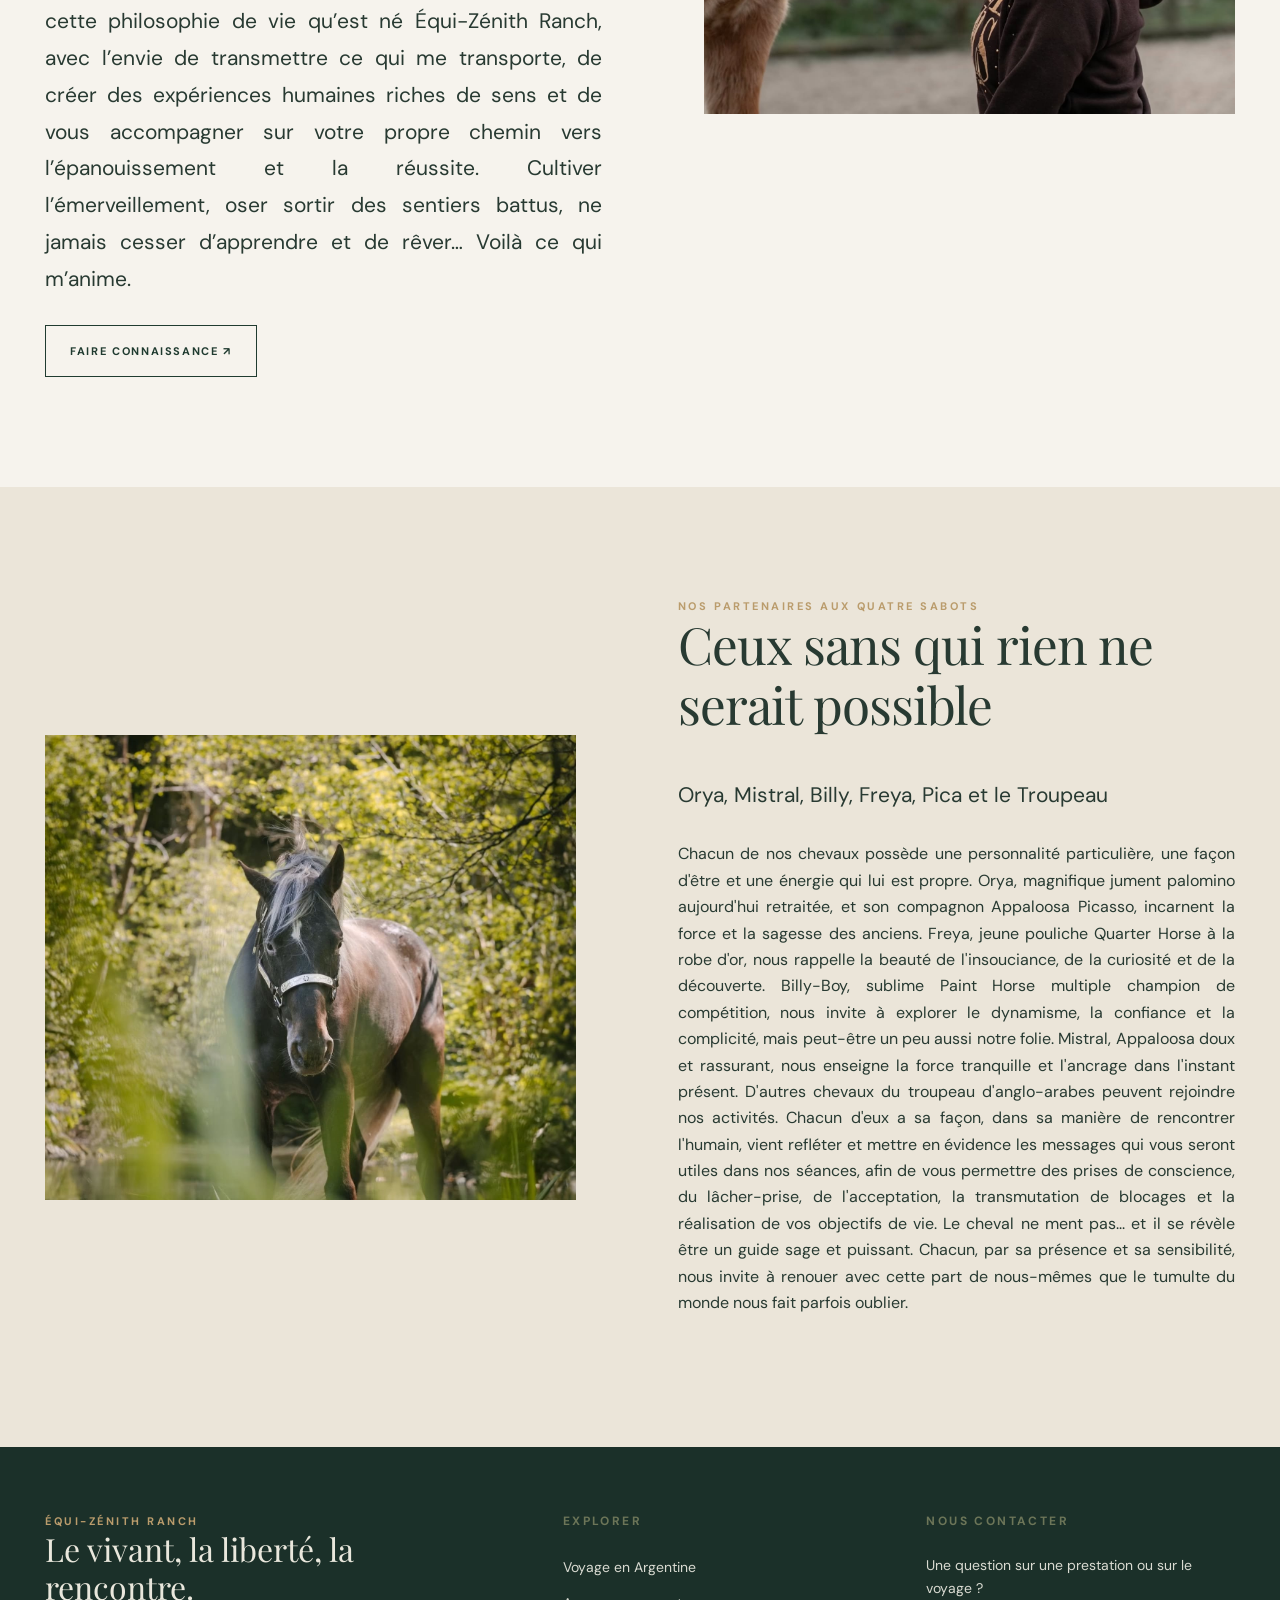
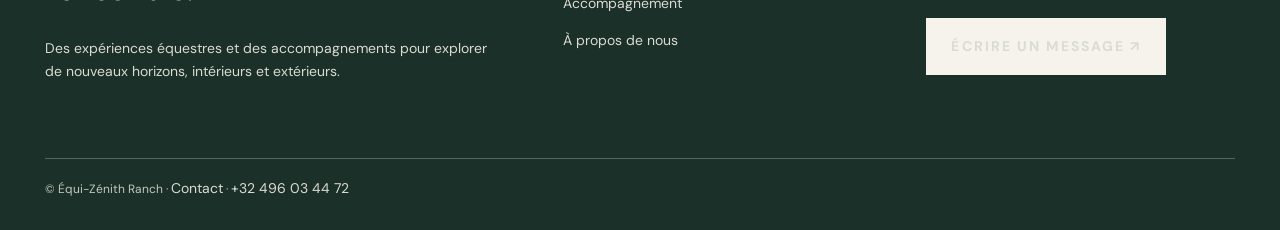
==== commit ea51488f: "Update a-propos.html" ====
--- a/a-propos.html
+++ b/a-propos.html
@@ -1,3 +1,3 @@
 <!DOCTYPE html>
 
-<html lang="fr"><head><meta charset="utf-8"/><meta content="width=device-width,initial-scale=1" name="viewport"/><meta content="#203b30" name="theme-color"/><meta content="Découvrez l’univers d’Équi-Zénith Ranch, la fondatrice et les chevaux." name="description"/><title>À propos de nous | Équi-Zénith Ranch</title><meta content="À propos de nous" property="og:title"/><meta content="Découvrez l’univers d’Équi-Zénith Ranch, la fondatrice et les chevaux." property="og:description"/><meta content="assets/cavaliers.jpg" property="og:image"/><link href="assets/logo.jpg" rel="icon" type="image/jpeg"/><link href="assets/style.css" rel="stylesheet"/><style> .photo-intro-ranch {   position: absolute;   right: 0;   bottom: 0;   width: 36%;   aspect-ratio: 16/10;   object-fit: cover; } @media (max-width: 1100px) {   .photo-intro-ranch {     position: static;     display: block;     width: 100%;     margin-top: 30px;   } } </style></head><body><header class="header"><div class="shell header-inner"><a aria-label="Équi-Zénith Ranch, accueil" class="brand" href="index.html"><img alt="Logo Équi-Zénith Ranch" data-identite="logo" src="assets/logo.jpg"/><span><span data-identite="nom">ÉQUI-ZÉNITH</span><small data-identite="sous_nom">RANCH</small></span></a><button aria-expanded="false" aria-label="Ouvrir le menu" class="menu-btn">☰ Menu</button><nav aria-label="Navigation principale" class="nav"><a class="" href="index.html">Accueil</a><a class="" href="argentine.html">Argentine 2027</a><a class="" href="accompagnement.html">Accompagnement</a><a class="active" href="a-propos.html">À propos</a><a class="" href="contact.html">Contact</a></nav></div></header><main id="main"><section class="page-head"><div class="shell" style="position:relative;"><div class="eyebrow" data-cms="rubrique_1">À propos de nous</div><h1 data-cms="titre_principal_1">Les rencontres qui nous font grandir.</h1><p data-cms="texte_1">Équi-Zénith Ranch est né d'une passion pour les chevaux, la nature et les chemins singuliers du développement personnel.</p><img class="photo-intro-ranch" data-cms="photo_3" src="assets/cavaliers.jpg" alt="L'univers Équi-Zénith Ranch"/></div></section><section class="section"><div class="shell split"><div><div class="eyebrow" data-cms="rubrique_2">La fondatrice</div><h2 data-cms="titre_1">Une passion des chevaux et de l'humain.</h2><p class="lead" data-cms="texte_2" style="text-align:justify;hyphens:auto;">À l'origine d'Équi-Zénith Ranch, une cavalière passionnée par les chevaux, les voyages et les rencontres authentiques.</p><a class="btn btn-outline" href="contact.html">Faire connaissance ↗</a></div><figure><img alt="Cavaliers en pleine nature dans les montagnes argentines" class="photo" data-cms="photo_1" style="width:100%;height:auto;aspect-ratio:auto;object-fit:contain;" src="assets/cavaliers.jpg"/></figure></div></section><section class="section light"><div class="shell split reverse"><figure><img alt="Chevaux au repos dans un paysage naturel" class="photo photo-short" data-cms="photo_2" src="assets/chevaux.jpg"/></figure><div><div class="eyebrow" data-cms="rubrique_3">Nos partenaires à quatre sabots</div><h2 data-cms="titre_2">Les chevaux, au cœur de l'aventure.</h2><p class="lead" data-cms="texte_4">Ils ne sont pas un décor : ils occupent une place centrale dans l'univers d'Équi-Zénith Ranch.</p><p data-cms="texte_5" style="text-align:justify;">Cette page accueillera leur présentation individuelle, leurs personnalités et les photographies que vous souhaitez partager.</p></div></div></section></main><footer class="footer"><div class="shell"><div class="footer-grid"><div><div class="eyebrow">ÉQUI-ZÉNITH RANCH</div><h3>Le vivant, la liberté, la rencontre.</h3><p>Des expériences équestres et des accompagnements pour explorer de nouveaux horizons, intérieurs et extérieurs.</p></div><div><div class="smalltitle">Explorer</div><ul><li><a href="argentine.html">Voyage en Argentine</a></li><li><a href="accompagnement.html">Accompagnement</a></li><li><a href="a-propos.html">À propos de nous</a></li></ul></div><div><div class="smalltitle">Nous contacter</div><p>Une question sur une prestation ou sur le voyage ?</p><a class="btn btn-light" href="contact.html">Écrire un message ↗</a></div></div><div class="footnote">© 2026 Équi-Zénith Ranch · Site vitrine en préparation · <a href="contact.html">Contact</a><br/>Mentions légales et politique de confidentialité à compléter avant publication officielle.</div></div></footer><script defer="" src="assets/main.js"></script><script defer="True" src="/assets/content-loader.js"></script></body></html>
+<html lang="fr"><head><meta charset="utf-8"/><meta content="width=device-width,initial-scale=1" name="viewport"/><meta content="#203b30" name="theme-color"/><meta content="Découvrez l’univers d’Équi-Zénith Ranch, la fondatrice et les chevaux." name="description"/><title>À propos de nous | Équi-Zénith Ranch</title><meta content="À propos de nous" property="og:title"/><meta content="Découvrez l’univers d’Équi-Zénith Ranch, la fondatrice et les chevaux." property="og:description"/><meta content="assets/cavaliers.jpg" property="og:image"/><link href="assets/logo.jpg" rel="icon" type="image/jpeg"/><link href="assets/style.css" rel="stylesheet"/><style> .photo-intro-ranch {   position: absolute;   right: 0;   bottom: 0;   width: 36%;   aspect-ratio: 16/10;   object-fit: cover; } @media (max-width: 1100px) {   .photo-intro-ranch {     position: static;     display: block;     width: 100%;     margin-top: 30px;   } } </style></head><body><header class="header"><div class="shell header-inner"><a aria-label="Équi-Zénith Ranch, accueil" class="brand" href="index.html"><img alt="Logo Équi-Zénith Ranch" data-identite="logo" src="assets/logo.jpg"/><span><span data-identite="nom">ÉQUI-ZÉNITH</span><small data-identite="sous_nom">RANCH</small></span></a><button aria-expanded="false" aria-label="Ouvrir le menu" class="menu-btn">☰ Menu</button><nav aria-label="Navigation principale" class="nav"><a class="" href="index.html">Accueil</a><a class="" href="argentine.html">Argentine 2027</a><a class="" href="accompagnement.html">Accompagnement</a><a class="active" href="a-propos.html">À propos</a><a class="" href="contact.html">Contact</a></nav></div></header><main id="main"><section class="page-head"><div class="shell" style="position:relative;"><div class="eyebrow" data-cms="rubrique_1">À propos de nous</div><h1 data-cms="titre_principal_1">Les rencontres qui nous font grandir.</h1><p data-cms="texte_1">Équi-Zénith Ranch est né d'une passion pour les chevaux, la nature et les chemins singuliers du développement personnel.</p><img class="photo-intro-ranch" data-cms="photo_3" src="assets/cavaliers.jpg" alt="L'univers Équi-Zénith Ranch"/></div></section><section class="section"><div class="shell split"><div><div class="eyebrow" data-cms="rubrique_2">La fondatrice</div><h2 data-cms="titre_1">Une passion des chevaux et de l'humain.</h2><p class="lead" data-cms="texte_2" style="text-align:justify;hyphens:auto;">À l'origine d'Équi-Zénith Ranch, une cavalière passionnée par les chevaux, les voyages et les rencontres authentiques.</p><a class="btn btn-outline" href="contact.html">Faire connaissance ↗</a></div><figure><img alt="Cavaliers en pleine nature dans les montagnes argentines" class="photo" data-cms="photo_1" style="width:100%;height:auto;aspect-ratio:auto;object-fit:contain;" src="assets/cavaliers.jpg"/></figure></div></section><section class="section light"><div class="shell split reverse"><figure><img alt="Chevaux au repos dans un paysage naturel" class="photo photo-short" data-cms="photo_2" src="assets/chevaux.jpg"/></figure><div><div class="eyebrow" data-cms="rubrique_3">Nos partenaires à quatre sabots</div><h2 data-cms="titre_2">Les chevaux, au cœur de l'aventure.</h2><p class="lead" data-cms="texte_4">Ils ne sont pas un décor : ils occupent une place centrale dans l'univers d'Équi-Zénith Ranch.</p><p data-cms="texte_5" style="text-align:justify;">Cette page accueillera leur présentation individuelle, leurs personnalités et les photographies que vous souhaitez partager.</p></div></div></section></main><footer class="footer"><div class="shell"><div class="footer-grid"><div><div class="eyebrow">ÉQUI-ZÉNITH RANCH</div><h3>Le vivant, la liberté, la rencontre.</h3><p>Des expériences équestres et des accompagnements pour explorer de nouveaux horizons, intérieurs et extérieurs.</p></div><div><div class="smalltitle">Explorer</div><ul><li><a href="argentine.html">Voyage en Argentine</a></li><li><a href="accompagnement.html">Accompagnement</a></li><li><a href="a-propos.html">À propos de nous</a></li></ul></div><div><div class="smalltitle">Nous contacter</div><p>Une question sur une prestation ou sur le voyage ?</p><a class="btn btn-light" href="contact.html">Écrire un message ↗</a></div></div><div class="footnote">© Équi-Zénith Ranch · <a href="contact.html">Contact</a> · <a href="tel:+32496034472">+32 496 03 44 72</a></div></div></footer><script defer="" src="assets/main.js"></script><script defer="True" src="/assets/content-loader.js"></script></body></html>
